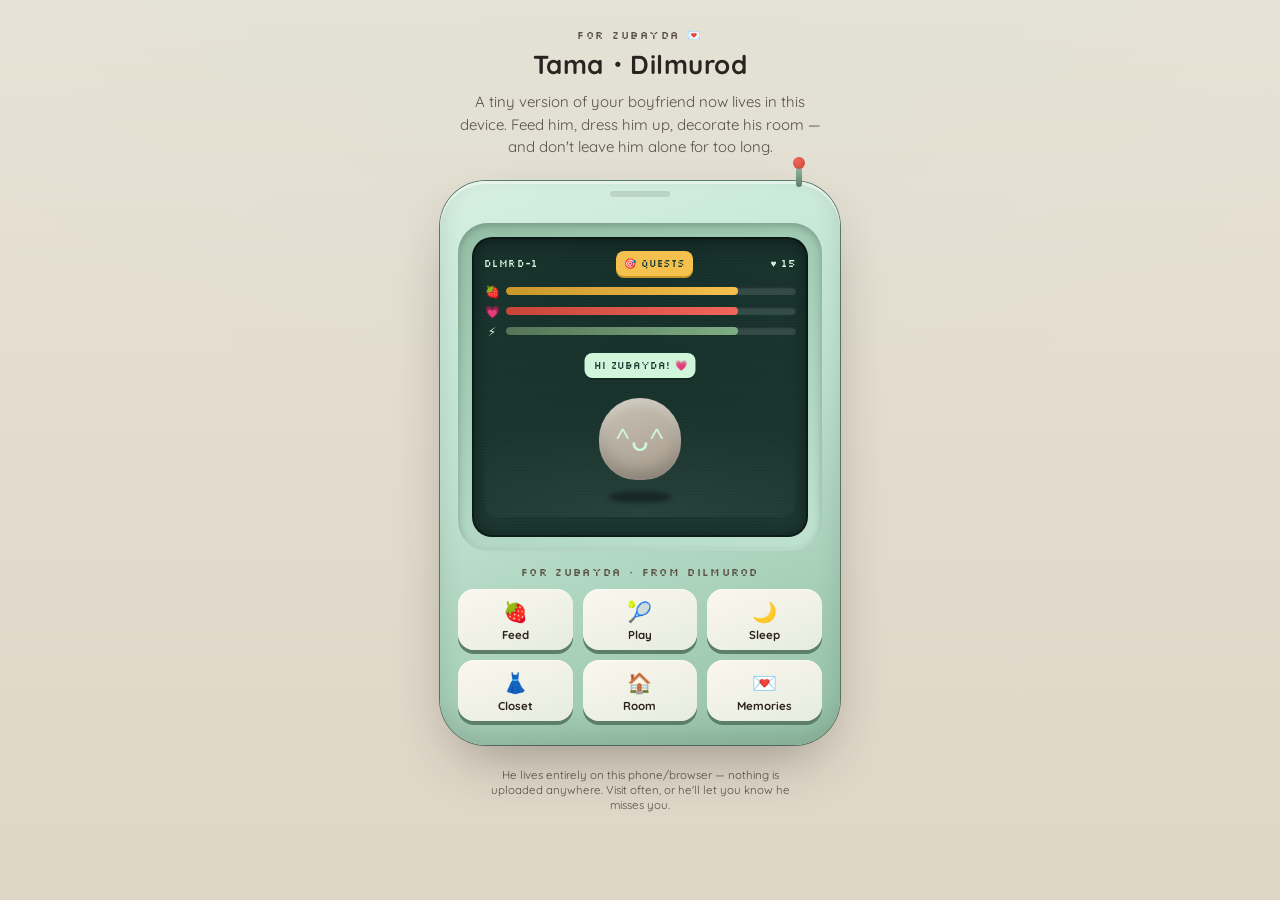
==== index.html @ 0285dd8f "Add Tama-Dilmurod virtual pet website for Zubayda A single-page virtual pet game modeled on Dilmurod" ====
<!DOCTYPE html>
<html lang="en">
<head>
<meta charset="UTF-8">
<meta name="viewport" content="width=device-width, initial-scale=1, maximum-scale=1, viewport-fit=cover">
<meta name="theme-color" content="#BFE3D0">
<title>Tama・Dilmurod — a pet for Zubayda</title>
<meta name="description" content="A little virtual pet based on Dilmurod, made for Zubayda to feed, play with, dress up, and love.">
<link rel="icon" href="data:image/svg+xml,<svg xmlns=%22http://www.w3.org/2000/svg%22 viewBox=%220 0 100 100%22><text y=%22.9em%22 font-size=%2290%22>🧸</text></svg>">
<link rel="preconnect" href="https://fonts.googleapis.com">
<link rel="preconnect" href="https://fonts.gstatic.com" crossorigin>
<link href="https://fonts.googleapis.com/css2?family=Silkscreen:wght@400;700&family=Quicksand:wght@500;600;700;800&display=swap" rel="stylesheet">
<style>
  :root{
    --page-bg:#E8E2D6;
    --page-bg-2:#DED6C6;
    --shell:#BFE3D0;
    --shell-hi:#D6F0E1;
    --shell-lo:#93BFA5;
    --shell-shadow:#5D7E6A;
    --screen-bg:#1F3B34;
    --screen-bg-2:#16302A;
    --screen-fg:#CFF5DA;
    --screen-fg-dim:#7FB694;
    --ink:#2B2320;
    --ink-soft:#5B4F47;
    --coral:#F0665A;
    --coral-dark:#C94538;
    --butter:#F4C04E;
    --butter-dark:#C9962A;
    --sage:#7FAE83;
    --sage-dark:#557557;
    --paper:#FBF7EE;
    --line:rgba(43,35,32,0.12);
    --shadow-lg:0 24px 60px -20px rgba(43,35,32,0.45);
  }
  @media (prefers-color-scheme: dark){
    :root:not([data-theme="light"]){
      --page-bg:#15171A;
      --page-bg-2:#0F1113;
      --shell:#33443F;
      --shell-hi:#41564F;
      --shell-lo:#212D29;
      --shell-shadow:#0B100E;
      --screen-bg:#0B211C;
      --screen-bg-2:#071713;
      --screen-fg:#9FF0BA;
      --screen-fg-dim:#4E8065;
      --ink:#ECE6DC;
      --ink-soft:#B9AFA2;
      --coral:#FF8577;
      --coral-dark:#D8564A;
      --butter:#FFD873;
      --butter-dark:#D9AC46;
      --sage:#9BCB9E;
      --sage-dark:#6E9A72;
      --paper:#1C1E22;
      --line:rgba(236,230,220,0.14);
      --shadow-lg:0 24px 60px -20px rgba(0,0,0,0.7);
    }
  }
  :root[data-theme="dark"]{
    --page-bg:#15171A;
    --page-bg-2:#0F1113;
    --shell:#33443F;
    --shell-hi:#41564F;
    --shell-lo:#212D29;
    --shell-shadow:#0B100E;
    --screen-bg:#0B211C;
    --screen-bg-2:#071713;
    --screen-fg:#9FF0BA;
    --screen-fg-dim:#4E8065;
    --ink:#ECE6DC;
    --ink-soft:#B9AFA2;
    --coral:#FF8577;
    --coral-dark:#D8564A;
    --butter:#FFD873;
    --butter-dark:#D9AC46;
    --sage:#9BCB9E;
    --sage-dark:#6E9A72;
    --paper:#1C1E22;
    --line:rgba(236,230,220,0.14);
    --shadow-lg:0 24px 60px -20px rgba(0,0,0,0.7);
  }

  *{box-sizing:border-box;}
  html,body{margin:0;padding:0;}
  body{
    background:
      radial-gradient(ellipse 900px 500px at 50% -10%, color-mix(in srgb, var(--shell) 18%, transparent), transparent),
      linear-gradient(180deg, var(--page-bg), var(--page-bg-2));
    color:var(--ink);
    font-family:"Quicksand",ui-rounded,"Nunito",system-ui,sans-serif;
    min-height:100vh;
    display:flex;
    flex-direction:column;
    align-items:center;
    padding:28px 14px 60px;
    -webkit-tap-highlight-color:transparent;
    overflow-x:hidden;
  }
  h1,h2,h3{text-wrap:balance;}
  button{font-family:inherit;}

  .pixel{font-family:"Silkscreen","Courier New",monospace;}
  .tnum{font-variant-numeric:tabular-nums;}

  /* ---------- intro ---------- */
  .intro{
    max-width:380px;
    text-align:center;
    margin-bottom:22px;
  }
  .intro .eyebrow{
    font-family:"Silkscreen",monospace;
    font-size:11px;
    letter-spacing:.14em;
    color:var(--ink-soft);
    text-transform:uppercase;
  }
  .intro h1{
    font-size:26px;
    margin:6px 0 8px;
    letter-spacing:.02em;
  }
  .intro p{
    margin:0;
    color:var(--ink-soft);
    font-size:15px;
    line-height:1.5;
  }

  /* ---------- device shell ---------- */
  .device{
    width:min(94vw,400px);
    background:linear-gradient(160deg,var(--shell-hi),var(--shell) 45%,var(--shell-lo) 100%);
    border-radius:46px;
    padding:20px 18px 24px;
    box-shadow:
      var(--shadow-lg),
      inset 0 3px 0 rgba(255,255,255,.5),
      inset 0 -10px 24px rgba(0,0,0,.12),
      0 0 0 1px var(--shell-shadow);
    position:relative;
  }
  .device::before{
    content:"";
    position:absolute; top:10px; left:50%; transform:translateX(-50%);
    width:60px; height:6px; border-radius:6px;
    background:rgba(0,0,0,.10);
  }
  .antenna{
    position:absolute; top:-16px; right:38px; width:6px; height:22px;
    background:linear-gradient(180deg,var(--shell-lo),var(--shell-shadow));
    border-radius:4px; box-shadow:0 -2px 0 var(--shell-shadow);
  }
  .antenna::after{
    content:""; position:absolute; top:-8px; left:50%; transform:translateX(-50%);
    width:12px;height:12px;border-radius:50%;
    background:radial-gradient(circle at 35% 30%, var(--coral), var(--coral-dark));
  }

  .screen-bezel{
    margin-top:22px;
    background:linear-gradient(160deg,var(--shell-lo),var(--shell));
    border-radius:30px;
    padding:14px;
    box-shadow:inset 0 2px 8px rgba(0,0,0,.25), inset 0 -2px 0 rgba(255,255,255,.15);
  }
  .screen{
    position:relative;
    background:
      repeating-linear-gradient(0deg, rgba(0,0,0,.06) 0px, rgba(0,0,0,.06) 1px, transparent 1px, transparent 3px),
      radial-gradient(120% 140% at 50% 0%, var(--screen-bg-2), var(--screen-bg));
    border-radius:20px;
    color:var(--screen-fg);
    padding:14px 12px 10px;
    min-height:300px;
    overflow:hidden;
    box-shadow:inset 0 0 0 2px rgba(0,0,0,.35), inset 0 2px 18px rgba(0,0,0,.5);
  }

  .topline{
    display:flex; align-items:center; justify-content:space-between;
    font-family:"Silkscreen",monospace; font-size:10px; letter-spacing:.04em;
    margin-bottom:8px;
  }
  .hearts-count{display:flex;align-items:center;gap:4px;}
  .quest-badge{
    font-family:"Silkscreen",monospace;
    font-size:10px;
    color:var(--screen-bg);
    background:var(--butter);
    border:none;
    border-radius:8px;
    padding:6px 8px;
    display:flex; align-items:center; gap:5px;
    box-shadow:0 2px 0 var(--butter-dark);
    cursor:pointer;
  }
  .quest-badge:active{transform:translateY(2px); box-shadow:none;}

  .statbars{display:flex; flex-direction:column; gap:5px; margin-bottom:8px;}
  .statbar{display:flex; align-items:center; gap:6px;}
  .statbar .lbl{width:16px; text-align:center; font-size:12px;}
  .statbar .track{
    flex:1; height:8px; border-radius:5px;
    background:rgba(255,255,255,.12);
    overflow:hidden;
    box-shadow:inset 0 1px 2px rgba(0,0,0,.4);
  }
  .statbar .fill{height:100%; border-radius:5px; transition:width .5s ease;}
  .fill.hunger{background:linear-gradient(90deg,var(--butter-dark),var(--butter));}
  .fill.happy{background:linear-gradient(90deg,var(--coral-dark),var(--coral));}
  .fill.energy{background:linear-gradient(90deg,var(--sage-dark),var(--sage));}

  .neglect-banner{
    font-family:"Silkscreen",monospace;
    font-size:10.5px;
    line-height:1.5;
    text-align:center;
    background:rgba(240,102,90,.16);
    border:1px dashed var(--coral);
    color:var(--coral);
    border-radius:10px;
    padding:7px 8px;
    margin-bottom:8px;
  }

  .pet-stage{
    position:relative;
    height:170px;
    border-radius:14px;
    background:radial-gradient(ellipse 140% 100% at 50% 100%, rgba(255,255,255,.06), transparent 60%);
    overflow:hidden;
  }
  .room-scene{position:absolute; inset:0;}
  .decor-item{
    position:absolute;
    font-size:22px;
    filter:drop-shadow(0 2px 2px rgba(0,0,0,.35));
    opacity:.92;
  }

  .pet-wrap{
    position:absolute; left:50%; bottom:14px; transform:translateX(-50%);
    display:flex; flex-direction:column; align-items:center;
  }
  .pet-shadow{
    width:64px; height:12px; border-radius:50%;
    background:rgba(0,0,0,.35);
    filter:blur(2px);
    margin-top:4px;
  }
  .pet{
    position:relative;
    width:96px; height:96px;
    display:flex; align-items:center; justify-content:center;
    animation:bob 2.6s ease-in-out infinite;
  }
  @keyframes bob{ 0%,100%{transform:translateY(0)} 50%{transform:translateY(-5px)} }
  .pet-body{
    width:82px; height:82px;
    border-radius:50% 50% 46% 46%;
    display:flex; align-items:center; justify-content:center;
    box-shadow:inset 0 -10px 14px rgba(0,0,0,.18), inset 0 6px 10px rgba(255,255,255,.25);
    position:relative;
  }
  .pet-face{font-size:30px; line-height:1; transform:translateY(1px);}
  .pet-accessory{position:absolute; top:-14px; left:50%; transform:translateX(-50%); font-size:26px;}
  .pet-accessory.acc-glasses{top:6px; font-size:22px;}
  .pet-accessory.acc-bow{top:2px; font-size:18px;}
  .pet.sleeping{animation:none;}
  .zzz{
    position:absolute; top:-8px; right:-6px; font-size:16px;
    animation:floatzzz 2s ease-in-out infinite;
  }
  @keyframes floatzzz{ 0%{opacity:0; transform:translateY(4px)} 30%{opacity:1} 100%{opacity:0; transform:translateY(-14px)} }

  .speech-bubble{
    position:absolute; top:6px; left:50%; transform:translateX(-50%);
    background:var(--screen-fg); color:var(--screen-bg);
    font-family:"Silkscreen",monospace; font-size:10px; text-align:center;
    padding:6px 9px; border-radius:8px; max-width:88%;
    box-shadow:0 2px 0 rgba(0,0,0,.25);
    z-index:5;
    animation:pop .18s ease;
  }
  @keyframes pop{ from{transform:translateX(-50%) scale(.7); opacity:0} to{transform:translateX(-50%) scale(1); opacity:1} }

  .device-label{
    text-align:center; font-family:"Silkscreen",monospace; font-size:11px;
    letter-spacing:.12em; color:var(--ink-soft); margin:14px 0 10px;
  }

  .button-grid{
    display:grid; grid-template-columns:repeat(3,1fr); gap:10px;
  }
  .devbtn{
    display:flex; flex-direction:column; align-items:center; gap:3px;
    background:linear-gradient(160deg,var(--paper),color-mix(in srgb, var(--paper) 80%, var(--shell-lo)));
    border:none; border-radius:16px;
    padding:10px 4px 8px;
    font-family:"Quicksand"; font-weight:700; font-size:11.5px; color:var(--ink);
    box-shadow:0 4px 0 var(--shell-shadow), inset 0 1px 0 rgba(255,255,255,.5);
    cursor:pointer;
    transition:transform .05s ease;
  }
  .devbtn .ic{font-size:20px;}
  .devbtn:active{transform:translateY(4px); box-shadow:0 0 0 var(--shell-shadow);}

  .device-footer{
    text-align:center; margin-top:16px; font-size:12px; color:var(--ink-soft);
  }

  /* ---------- modal ---------- */
  .modal-overlay{
    position:fixed; inset:0; background:rgba(20,16,14,.55);
    display:flex; align-items:flex-end; justify-content:center;
    z-index:50; backdrop-filter:blur(2px);
  }
  @media (min-width:480px){ .modal-overlay{align-items:center;} }
  .modal-overlay[hidden]{display:none;}
  .modal-screen{
    width:min(94vw,420px); max-height:82vh;
    background:var(--paper);
    border-radius:26px 26px 0 0;
    box-shadow:var(--shadow-lg);
    display:flex; flex-direction:column;
    overflow:hidden;
    animation:slideup .22s ease;
  }
  @media (min-width:480px){ .modal-screen{border-radius:26px;} }
  @keyframes slideup{ from{transform:translateY(24px); opacity:0} to{transform:translateY(0); opacity:1} }
  .modal-header{
    display:flex; align-items:center; justify-content:space-between;
    padding:16px 18px 12px; border-bottom:1px solid var(--line);
  }
  .modal-header h2{margin:0; font-size:17px; letter-spacing:.01em;}
  .modal-close{
    background:var(--shell); border:none; width:30px; height:30px; border-radius:50%;
    font-size:14px; cursor:pointer; box-shadow:0 2px 0 var(--shell-shadow);
    display:flex;align-items:center;justify-content:center; color:var(--ink);
  }
  .modal-close:active{transform:translateY(2px); box-shadow:none;}
  .modal-body{padding:14px 18px 22px; overflow-y:auto;}
  .modal-sub{color:var(--ink-soft); font-size:13px; margin:0 0 14px;}

  .item-grid{display:grid; grid-template-columns:repeat(3,1fr); gap:10px;}
  .item-card{
    border:1px solid var(--line); border-radius:14px; padding:10px 6px;
    text-align:center; background:color-mix(in srgb, var(--paper) 92%, var(--shell));
    cursor:pointer; position:relative;
  }
  .item-card .glyph{font-size:26px; display:block; margin-bottom:4px;}
  .item-card .name{font-size:11px; font-weight:700; display:block;}
  .item-card .cost{font-size:10px; color:var(--ink-soft); margin-top:2px; display:block;}
  .item-card.equipped{border-color:var(--sage); box-shadow:0 0 0 2px var(--sage) inset;}
  .item-card.active{border-color:var(--coral); box-shadow:0 0 0 2px var(--coral) inset;}
  .item-card.locked{opacity:.6;}
  .item-card .lock{position:absolute; top:6px; right:8px; font-size:11px;}

  .memory-list{display:flex; flex-direction:column; gap:10px;}
  .memory-card{
    border:1px solid var(--line); border-radius:14px; padding:12px 14px;
    background:color-mix(in srgb, var(--paper) 92%, var(--butter) 8%);
  }
  .memory-card.locked{
    background:color-mix(in srgb, var(--paper) 94%, var(--ink) 4%);
    color:var(--ink-soft);
  }
  .memory-card h3{margin:0 0 4px; font-size:13.5px; display:flex; gap:6px; align-items:center;}
  .memory-card p{margin:0; font-size:13px; line-height:1.5;}

  .quest-grid{display:flex; flex-direction:column; gap:12px;}
  .quest-card{
    border:1px solid var(--line); border-radius:16px; padding:14px;
    background:color-mix(in srgb, var(--paper) 92%, var(--sage) 8%);
    display:flex; flex-direction:column; gap:8px;
  }
  .quest-card h3{margin:0; font-size:14.5px;}
  .quest-card p{margin:0; font-size:12.5px; color:var(--ink-soft); line-height:1.45;}

  .btn{
    border:none; border-radius:12px; padding:10px 16px; font-weight:700; font-size:13.5px;
    cursor:pointer; align-self:flex-start;
  }
  .btn-primary{background:var(--coral); color:#fff; box-shadow:0 3px 0 var(--coral-dark);}
  .btn-primary:active{transform:translateY(3px); box-shadow:none;}
  .btn-outline{background:transparent; border:1.5px solid var(--line); color:var(--ink);}
  .btn-full{align-self:stretch; text-align:center;}

  /* catch game */
  .catch-field{
    position:relative; height:260px; border-radius:16px; overflow:hidden;
    background:linear-gradient(180deg, var(--screen-bg-2), var(--screen-bg));
    margin-bottom:12px;
  }
  .catch-hud{
    position:absolute; top:8px; left:8px; right:8px; display:flex; justify-content:space-between;
    font-family:"Silkscreen",monospace; font-size:11px; color:var(--screen-fg); z-index:2;
  }
  .falling{
    position:absolute; font-size:24px; cursor:pointer; user-select:none;
    animation-name:fall; animation-timing-function:linear;
  }
  @keyframes fall{ from{transform:translateY(-30px)} to{transform:translateY(280px)} }
  .catch-start{
    position:absolute; inset:0; display:flex; align-items:center; justify-content:center;
    flex-direction:column; gap:10px; background:rgba(11,33,28,.85); z-index:3;
    text-align:center; padding:16px;
  }
  .catch-start p{color:var(--screen-fg-dim); font-size:12px; max-width:220px; margin:0;}

  /* quiz */
  .quiz-q{font-weight:700; margin:0 0 10px; font-size:14.5px;}
  .quiz-opts{display:flex; flex-direction:column; gap:8px; margin-bottom:14px;}
  .quiz-opt{
    text-align:left; border:1.5px solid var(--line); background:var(--paper);
    border-radius:12px; padding:10px 12px; font-size:13.5px; cursor:pointer; color:var(--ink);
  }
  .quiz-opt:active{background:color-mix(in srgb, var(--paper) 80%, var(--sage));}
  .quiz-progress{font-family:"Silkscreen",monospace; font-size:10px; color:var(--ink-soft); margin-bottom:10px;}

  .toast{
    position:fixed; left:50%; bottom:26px; transform:translateX(-50%) translateY(20px);
    background:var(--ink); color:var(--paper); font-weight:700; font-size:13px;
    padding:10px 16px; border-radius:12px; opacity:0; pointer-events:none;
    transition:all .25s ease; z-index:80; box-shadow:0 8px 20px rgba(0,0,0,.3);
    max-width:88vw; text-align:center;
  }
  .toast.show{opacity:1; transform:translateX(-50%) translateY(0);}

  .credit{margin-top:22px; font-size:11.5px; color:var(--ink-soft); text-align:center; max-width:320px;}

  @media (prefers-reduced-motion: reduce){
    *{animation-duration:.001ms !important; animation-iteration-count:1 !important; transition-duration:.001ms !important;}
  }
</style>
</head>
<body>

  <div class="intro">
    <div class="eyebrow pixel">for Zubayda 💌</div>
    <h1>Tama・Dilmurod</h1>
    <p>A tiny version of your boyfriend now lives in this device. Feed him, dress him up, decorate his room — and don't leave him alone for too long.</p>
  </div>

  <div class="device" id="device">
    <div class="antenna"></div>
    <div class="screen-bezel">
      <div class="screen" id="screen">
        <div class="topline">
          <span class="pixel">DLMRD-1</span>
          <button class="quest-badge" id="questBadge" type="button">🎯 QUESTS</button>
          <span class="hearts-count pixel"><span>♥</span><span id="heartsVal" class="tnum">0</span></span>
        </div>
        <div class="statbars">
          <div class="statbar"><span class="lbl">🍓</span><div class="track"><div class="fill hunger" id="barHunger"></div></div></div>
          <div class="statbar"><span class="lbl">💗</span><div class="track"><div class="fill happy" id="barHappy"></div></div></div>
          <div class="statbar"><span class="lbl">⚡</span><div class="track"><div class="fill energy" id="barEnergy"></div></div></div>
        </div>
        <div class="neglect-banner pixel" id="neglectBanner" hidden></div>
        <div class="pet-stage" id="petStage">
          <div class="room-scene" id="roomScene"></div>
          <div class="speech-bubble" id="speechBubble" hidden></div>
          <div class="pet-wrap">
            <div class="pet" id="pet">
              <div class="pet-body" id="petBody">
                <div class="pet-accessory" id="petAccessory"></div>
                <div class="pet-face" id="petFace">•ᴗ•</div>
              </div>
              <div class="zzz" id="zzz" hidden>💤</div>
            </div>
            <div class="pet-shadow"></div>
          </div>
        </div>
      </div>
    </div>
    <div class="device-label">for Zubayda · from Dilmurod</div>
    <div class="button-grid">
      <button class="devbtn" data-action="feed" type="button"><span class="ic">🍓</span>Feed</button>
      <button class="devbtn" data-action="play" type="button"><span class="ic">🎾</span>Play</button>
      <button class="devbtn" data-action="sleep" type="button"><span class="ic">🌙</span>Sleep</button>
      <button class="devbtn" data-action="closet" type="button"><span class="ic">👗</span>Closet</button>
      <button class="devbtn" data-action="room" type="button"><span class="ic">🏠</span>Room</button>
      <button class="devbtn" data-action="memories" type="button"><span class="ic">💌</span>Memories</button>
    </div>
  </div>

  <p class="credit">He lives entirely on this phone/browser — nothing is uploaded anywhere. Visit often, or he'll let you know he misses you.</p>

  <div class="modal-overlay" id="modalOverlay" hidden>
    <div class="modal-screen">
      <div class="modal-header">
        <h2 id="modalTitle">Title</h2>
        <button class="modal-close" id="modalClose" type="button">✕</button>
      </div>
      <div class="modal-body" id="modalBody"></div>
    </div>
  </div>

  <div class="toast" id="toast"></div>

<script>
(function(){
  "use strict";

  /* ================= CONFIG — Dilmurod, edit these freely ================= */
  var CONFIG = {
    girlName: "Zubayda",
    boyName: "Dilmurod",
    outfits: [
      { id:"grey",   name:"Grey Hoodie",   glyph:"🩶", cost:0,  color1:"#C9C2B6", color2:"#A69C8C" },
      { id:"blue",   name:"Blue Hoodie",   glyph:"🔵", cost:15, color1:"#8FB7DE", color2:"#5C8CBB" },
      { id:"black",  name:"Cool Black",    glyph:"⚫", cost:20, color1:"#5A5650", color2:"#332F2B" },
      { id:"pajama", name:"Pajamas",       glyph:"🌙", cost:10, color1:"#C9B7E0", color2:"#9B84BD" },
      { id:"formal", name:"Formal Shirt",  glyph:"🤵", cost:30, color1:"#F2EFE6", color2:"#C9C2B0" },
      { id:"hero",   name:"Superhero Fit", glyph:"🦸", cost:40, color1:"#E7A2A0", color2:"#C4605C" },
      { id:"suit",   name:"Fancy Suit",    glyph:"🎩", cost:55, color1:"#4A4640", color2:"#232019" }
    ],
    accessories: [
      { id:"none",       name:"None",        glyph:"—",  cost:0 },
      { id:"glasses",    name:"Sunglasses",  glyph:"🕶️", cost:10 },
      { id:"cap",        name:"Cap",         glyph:"🧢", cost:10 },
      { id:"headphones", name:"Headphones",  glyph:"🎧", cost:15 },
      { id:"flowers",    name:"Flower Crown",glyph:"🌸", cost:20 },
      { id:"bow",        name:"Bow Tie",     glyph:"🎀", cost:15 }
    ],
    decor: [
      { id:"plant",  name:"Plant",       glyph:"🪴", cost:10, x:"8%",  y:"10%", size:"24px" },
      { id:"poster", name:"Poster",      glyph:"🖼️", cost:15, x:"6%",  y:"46%", size:"22px" },
      { id:"guitar", name:"Guitar",      glyph:"🎸", cost:20, x:"80%", y:"8%",  size:"24px" },
      { id:"gaming", name:"Game Chair",  glyph:"🎮", cost:25, x:"82%", y:"52%", size:"24px" },
      { id:"cat",    name:"Cat Friend",  glyph:"🐱", cost:20, x:"14%", y:"70%", size:"22px" },
      { id:"lights", name:"Fairy Lights",glyph:"✨", cost:15, x:"46%", y:"4%",  size:"20px" },
      { id:"photo",  name:"Photo of Us", glyph:"💑", cost:35, x:"70%", y:"72%", size:"24px" }
    ],
    memories: [
      { id:"m1", cost:0,  title:"How this started",   text:"Once upon a time, Dilmurod decided the world needed a tiny version of him that never gets tired of you. Here he is." },
      { id:"m2", cost:20, title:"Our first date",      text:"[Dilmurod: write about your first date here — where you went, what made you both laugh.]" },
      { id:"m3", cost:40, title:"The first 'I love you'", text:"[Dilmurod: write about the moment you first said it — or the moment you knew.]" },
      { id:"m4", cost:65, title:"An inside joke",      text:"[Dilmurod: drop your favorite inside joke here. Only she'll get it, and that's the point.]" },
      { id:"m5", cost:100,title:"Why you, Zubayda",    text:"[Dilmurod: this is the big one — write her a real letter for the last unlock.]" }
    ],
    quizQuestions: [
      { q:"If Dilmurod could teleport anywhere right now to see you, would he?", opts:["Yes, instantly","Yes, and he'd bring snacks","Obviously yes"] },
      { q:"Pick the thing Dilmurod would do to make you smile today:", opts:["Send a dumb meme","Show up with your favorite food","Just say he misses you"] },
      { q:"What is Dilmurod definitely thinking about right now?", opts:["You","You, still","100% you"] },
      { q:"Best way to spend a lazy Sunday together?", opts:["Movie & blanket fort","Cook something together","Do nothing, just be near each other"] },
      { q:"Zubayda, be honest — how cute is this tiny Dilmurod?", opts:["Pretty cute","Extremely cute","Unfairly cute"] }
    ],
    /* decay rates: points lost per hour, roughly */
    decay:{ hunger:2.2, happy:1.6, energy:1.1, sleepEnergyGain:6 },
    neglectTiers:[
      { days:0.35, msg:"missed you today 🥺" },
      { days:1,    msg:"your boyfriend is feeling a little neglected... 😔" },
      { days:2,    msg:"your boyfriend is feeling neglected. he's been staring at the door. 😩" },
      { days:4,    msg:"SOS — it's been {n} days. he's started talking to his hoodie. 🧥" },
      { days:7,    msg:"it's been {n} days. he filed a missing person report on himself. 💀" }
    ]
  };

  var STORAGE_KEY = "tamaDilmurodState_v1";

  function defaultState(){
    var now = Date.now();
    return {
      hunger:80, happy:80, energy:80,
      hearts:15,
      lastVisit: now,
      firstVisit: now,
      isSleeping:false,
      equippedOutfit:"grey",
      equippedAccessory:"none",
      unlockedOutfits:["grey"],
      unlockedAccessories:["none"],
      unlockedDecor:[],
      activeDecor:[],
      unlockedMemories:["m1"],
      visits:1
    };
  }

  function loadState(){
    try{
      var raw = localStorage.getItem(STORAGE_KEY);
      if(!raw) return defaultState();
      var s = JSON.parse(raw);
      var d = defaultState();
      for(var k in d){ if(!(k in s)) s[k] = d[k]; }
      return s;
    }catch(e){ return defaultState(); }
  }
  function saveState(){ try{ localStorage.setItem(STORAGE_KEY, JSON.stringify(state)); }catch(e){} }

  var state = loadState();

  function clamp(v){ return Math.max(0, Math.min(100, v)); }

  function applyTimeDecay(){
    var now = Date.now();
    var hours = (now - state.lastVisit) / 36e5;
    if(hours < 0) hours = 0;
    var wasDaysAway = hours/24;

    if(state.isSleeping){
      var sleepHours = Math.min(hours, 10);
      state.energy = clamp(state.energy + sleepHours*CONFIG.decay.sleepEnergyGain);
      var awakeHours = Math.max(0, hours-10);
      state.hunger = clamp(state.hunger - awakeHours*CONFIG.decay.hunger);
      state.happy  = clamp(state.happy  - awakeHours*CONFIG.decay.happy);
      if(hours > 10) state.isSleeping = false;
    } else {
      state.hunger = clamp(state.hunger - hours*CONFIG.decay.hunger);
      state.happy  = clamp(state.happy  - hours*CONFIG.decay.happy);
      state.energy = clamp(state.energy - hours*CONFIG.decay.energy);
    }

    state.visits += 1;
    var neglectMsg = null;
    for(var i=CONFIG.neglectTiers.length-1;i>=0;i--){
      if(wasDaysAway >= CONFIG.neglectTiers[i].days){
        neglectMsg = CONFIG.neglectTiers[i].msg.replace("{n}", Math.floor(wasDaysAway));
        break;
      }
    }
    state.lastVisit = now;
    saveState();
    return neglectMsg;
  }

  /* ---------------- rendering ---------------- */
  var el = {
    heartsVal:document.getElementById("heartsVal"),
    barHunger:document.getElementById("barHunger"),
    barHappy:document.getElementById("barHappy"),
    barEnergy:document.getElementById("barEnergy"),
    neglectBanner:document.getElementById("neglectBanner"),
    petBody:document.getElementById("petBody"),
    petFace:document.getElementById("petFace"),
    petAccessory:document.getElementById("petAccessory"),
    pet:document.getElementById("pet"),
    zzz:document.getElementById("zzz"),
    roomScene:document.getElementById("roomScene"),
    speechBubble:document.getElementById("speechBubble"),
    questBadge:document.getElementById("questBadge"),
    modalOverlay:document.getElementById("modalOverlay"),
    modalTitle:document.getElementById("modalTitle"),
    modalBody:document.getElementById("modalBody"),
    modalClose:document.getElementById("modalClose"),
    toast:document.getElementById("toast")
  };

  function findOutfit(id){ for(var i=0;i<CONFIG.outfits.length;i++) if(CONFIG.outfits[i].id===id) return CONFIG.outfits[i]; return CONFIG.outfits[0]; }
  function findAcc(id){ for(var i=0;i<CONFIG.accessories.length;i++) if(CONFIG.accessories[i].id===id) return CONFIG.accessories[i]; return CONFIG.accessories[0]; }

  function moodFace(){
    if(state.isSleeping) return "-ᴗ-";
    var avg = (state.hunger+state.happy+state.energy)/3;
    if(state.hunger < 25) return "˘◡˘";
    if(state.energy < 20) return "u_u";
    if(avg > 75) return "^ᴗ^";
    if(avg < 35) return "•︿•";
    return "•ᴗ•";
  }

  function renderPet(){
    el.heartsVal.textContent = Math.floor(state.hearts);
    el.barHunger.style.width = state.hunger+"%";
    el.barHappy.style.width = state.happy+"%";
    el.barEnergy.style.width = state.energy+"%";

    var outfit = findOutfit(state.equippedOutfit);
    el.petBody.style.background = "linear-gradient(160deg,"+outfit.color1+","+outfit.color2+")";
    el.petFace.textContent = moodFace();

    var acc = findAcc(state.equippedAccessory);
    el.petAccessory.textContent = acc.id==="none" ? "" : acc.glyph;
    el.petAccessory.className = "pet-accessory" + (acc.id==="glasses"?" acc-glasses": acc.id==="bow"?" acc-bow":"");

    el.pet.classList.toggle("sleeping", state.isSleeping);
    el.zzz.hidden = !state.isSleeping;

    el.roomScene.innerHTML = "";
    state.activeDecor.forEach(function(id){
      var d = null;
      for(var i=0;i<CONFIG.decor.length;i++) if(CONFIG.decor[i].id===id) d=CONFIG.decor[i];
      if(!d) return;
      var s = document.createElement("div");
      s.className="decor-item";
      s.style.left=d.x; s.style.top=d.y; s.style.fontSize=d.size;
      s.textContent=d.glyph;
      el.roomScene.appendChild(s);
    });
  }

  function showNeglect(msg){
    if(!msg){ el.neglectBanner.hidden = true; return; }
    el.neglectBanner.hidden = false;
    el.neglectBanner.textContent = msg;
  }

  var bubbleTimer=null;
  function speak(text){
    clearTimeout(bubbleTimer);
    el.speechBubble.textContent = text;
    el.speechBubble.hidden = false;
    bubbleTimer = setTimeout(function(){ el.speechBubble.hidden = true; }, 2200);
  }

  var toastTimer=null;
  function toast(text){
    clearTimeout(toastTimer);
    el.toast.textContent = text;
    el.toast.classList.add("show");
    toastTimer = setTimeout(function(){ el.toast.classList.remove("show"); }, 2200);
  }

  /* ---------------- actions ---------------- */
  function feed(){
    if(state.isSleeping){ speak("shh... sleeping 💤"); return; }
    state.hunger = clamp(state.hunger + 26);
    state.happy = clamp(state.happy + 6);
    speak(["yum! 🍓","thank you 🥹","my favorite!","best gf ever"][Math.floor(Math.random()*4)]);
    saveState(); renderPet();
  }
  function play(){
    if(state.isSleeping){ speak("he's asleep... 🌙"); return; }
    if(state.energy < 10){ speak("too sleepy to play 😮‍💨"); return; }
    state.happy = clamp(state.happy + 16);
    state.energy = clamp(state.energy - 10);
    state.hunger = clamp(state.hunger - 4);
    speak(["catch! 🎾","this is the best day ever","again, again!!"][Math.floor(Math.random()*3)]);
    saveState(); renderPet();
  }
  function sleepToggle(){
    state.isSleeping = !state.isSleeping;
    speak(state.isSleeping ? "goodnight 🌙" : "good morning! ☀️");
    saveState(); renderPet();
  }

  /* ---------------- modal system ---------------- */
  function openModal(title, bodyNode){
    el.modalTitle.textContent = title;
    el.modalBody.innerHTML = "";
    el.modalBody.appendChild(bodyNode);
    el.modalOverlay.hidden = false;
  }
  function closeModal(){ el.modalOverlay.hidden = true; }
  el.modalClose.addEventListener("click", closeModal);
  el.modalOverlay.addEventListener("click", function(e){ if(e.target===el.modalOverlay) closeModal(); });

  function spend(cost){
    if(state.hearts < cost) return false;
    state.hearts -= cost; saveState(); return true;
  }

  function closetModal(){
    var wrap = document.createElement("div");

    var sub = document.createElement("p");
    sub.className="modal-sub";
    sub.textContent="Dress him up. Unlock outfits with hearts earned from quests.";
    wrap.appendChild(sub);

    var h3a = document.createElement("h3"); h3a.textContent="Outfits"; h3a.style.margin="0 0 8px"; wrap.appendChild(h3a);
    var gridA = document.createElement("div"); gridA.className="item-grid";
    CONFIG.outfits.forEach(function(o){
      var unlocked = state.unlockedOutfits.indexOf(o.id)>=0;
      var equipped = state.equippedOutfit===o.id;
      var card = document.createElement("div");
      card.className="item-card"+(equipped?" equipped":"")+(!unlocked?" locked":"");
      card.innerHTML = "<span class='glyph'>"+o.glyph+"</span><span class='name'>"+o.name+"</span>"+
        (unlocked ? "<span class='cost'>"+(equipped?"equipped":"tap to wear")+"</span>" : "<span class='cost'>"+o.cost+" ♥</span><span class='lock'>🔒</span>");
      card.addEventListener("click", function(o){ return function(){
        if(state.unlockedOutfits.indexOf(o.id)>=0){
          state.equippedOutfit=o.id; saveState(); renderPet(); closetModal_refresh();
        } else if(spend(o.cost)){
          state.unlockedOutfits.push(o.id); state.equippedOutfit=o.id; saveState(); renderPet(); toast("Unlocked "+o.name+"!"); closetModal_refresh();
        } else { toast("Not enough hearts — go complete a quest 🎯"); }
      };}(o));
      gridA.appendChild(card);
    });
    wrap.appendChild(gridA);

    var h3b = document.createElement("h3"); h3b.textContent="Accessories"; h3b.style.margin="16px 0 8px"; wrap.appendChild(h3b);
    var gridB = document.createElement("div"); gridB.className="item-grid";
    CONFIG.accessories.forEach(function(a){
      var unlocked = state.unlockedAccessories.indexOf(a.id)>=0;
      var equipped = state.equippedAccessory===a.id;
      var card = document.createElement("div");
      card.className="item-card"+(equipped?" equipped":"")+(!unlocked?" locked":"");
      card.innerHTML = "<span class='glyph'>"+a.glyph+"</span><span class='name'>"+a.name+"</span>"+
        (unlocked ? "<span class='cost'>"+(equipped?"equipped":"tap to wear")+"</span>" : "<span class='cost'>"+a.cost+" ♥</span><span class='lock'>🔒</span>");
      card.addEventListener("click", function(a){ return function(){
        if(state.unlockedAccessories.indexOf(a.id)>=0){
          state.equippedAccessory=a.id; saveState(); renderPet(); closetModal_refresh();
        } else if(spend(a.cost)){
          state.unlockedAccessories.push(a.id); state.equippedAccessory=a.id; saveState(); renderPet(); toast("Unlocked "+a.name+"!"); closetModal_refresh();
        } else { toast("Not enough hearts — go complete a quest 🎯"); }
      };}(a));
      gridB.appendChild(card);
    });
    wrap.appendChild(gridB);

    return wrap;
  }
  function closetModal_refresh(){ openModal("Closet 👗", closetModal()); }

  function roomModalBuild(){
    var wrap = document.createElement("div");
    var sub = document.createElement("p");
    sub.className="modal-sub";
    sub.textContent="Decorate his room. Tap an unlocked item to show/hide it.";
    wrap.appendChild(sub);
    var grid = document.createElement("div"); grid.className="item-grid";
    CONFIG.decor.forEach(function(d){
      var unlocked = state.unlockedDecor.indexOf(d.id)>=0;
      var active = state.activeDecor.indexOf(d.id)>=0;
      var card = document.createElement("div");
      card.className="item-card"+(active?" active":"")+(!unlocked?" locked":"");
      card.innerHTML = "<span class='glyph'>"+d.glyph+"</span><span class='name'>"+d.name+"</span>"+
        (unlocked ? "<span class='cost'>"+(active?"showing":"tap to show")+"</span>" : "<span class='cost'>"+d.cost+" ♥</span><span class='lock'>🔒</span>");
      card.addEventListener("click", function(d){ return function(){
        if(state.unlockedDecor.indexOf(d.id)>=0){
          var idx = state.activeDecor.indexOf(d.id);
          if(idx>=0) state.activeDecor.splice(idx,1); else state.activeDecor.push(d.id);
          saveState(); renderPet(); roomModal();
        } else if(spend(d.cost)){
          state.unlockedDecor.push(d.id); state.activeDecor.push(d.id); saveState(); renderPet(); toast("Unlocked "+d.name+"!"); roomModal();
        } else { toast("Not enough hearts — go complete a quest 🎯"); }
      };}(d));
      grid.appendChild(card);
    });
    wrap.appendChild(grid);
    return wrap;
  }
  function roomModal(){ openModal("Room 🏠", roomModalBuild()); }

  function memoriesModalBuild(){
    var wrap = document.createElement("div");
    var sub = document.createElement("p");
    sub.className="modal-sub";
    sub.textContent="Little notes from Dilmurod, unlocked with hearts.";
    wrap.appendChild(sub);
    var list = document.createElement("div"); list.className="memory-list";
    CONFIG.memories.forEach(function(m){
      var unlocked = state.unlockedMemories.indexOf(m.id)>=0;
      var card = document.createElement("div");
      card.className="memory-card"+(unlocked?"":" locked");
      if(unlocked){
        card.innerHTML = "<h3>💌 "+m.title+"</h3><p>"+m.text+"</p>";
      } else {
        card.innerHTML = "<h3>🔒 "+m.title+"</h3><p>Unlock for "+m.cost+" ♥</p>";
        card.style.cursor="pointer";
        card.addEventListener("click", function(m){ return function(){
          if(spend(m.cost)){ state.unlockedMemories.push(m.id); saveState(); toast("Memory unlocked 💌"); memoriesModal(); }
          else toast("Not enough hearts — go complete a quest 🎯");
        };}(m));
      }
      list.appendChild(card);
    });
    wrap.appendChild(list);
    return wrap;
  }
  function memoriesModal(){ openModal("Memories 💌", memoriesModalBuild()); }

  /* ---------------- quests ---------------- */
  function questsModalBuild(){
    var wrap = document.createElement("div");
    var sub = document.createElement("p");
    sub.className="modal-sub";
    sub.textContent="Earn hearts to unlock outfits, room items, and memories.";
    wrap.appendChild(sub);
    var grid = document.createElement("div"); grid.className="quest-grid";

    var c1 = document.createElement("div"); c1.className="quest-card";
    c1.innerHTML = "<h3>🎯 Catch the Hearts</h3><p>Tap the falling hearts for 20 seconds. Each one caught = 1 ♥.</p>";
    var b1 = document.createElement("button"); b1.className="btn btn-primary"; b1.textContent="Play";
    b1.addEventListener("click", catchGameModal);
    c1.appendChild(b1); grid.appendChild(c1);

    var c2 = document.createElement("div"); c2.className="quest-card";
    c2.innerHTML = "<h3>💭 Just-for-fun Quiz</h3><p>5 silly questions about you two. Every answer earns hearts — there are no wrong ones.</p>";
    var b2 = document.createElement("button"); b2.className="btn btn-primary"; b2.textContent="Start";
    b2.addEventListener("click", function(){ quizModal(0,0); });
    c2.appendChild(b2); grid.appendChild(c2);

    wrap.appendChild(grid);
    return wrap;
  }
  function questsModal(){ openModal("Quests 🎯", questsModalBuild()); }

  function catchGameModal(){
    var wrap = document.createElement("div");
    var field = document.createElement("div"); field.className="catch-field";
    var hud = document.createElement("div"); hud.className="catch-hud";
    hud.innerHTML = "<span>⏱ <span id='cgTime'>20</span>s</span><span>♥ <span id='cgScore'>0</span></span>";
    field.appendChild(hud);
    var startScreen = document.createElement("div"); startScreen.className="catch-start";
    startScreen.innerHTML = "<div style='font-size:34px'>🎯</div><p>Tap the hearts as they fall. Ready?</p>";
    var goBtn = document.createElement("button"); goBtn.className="btn btn-primary"; goBtn.textContent="Go!";
    startScreen.appendChild(goBtn);
    field.appendChild(startScreen);
    wrap.appendChild(field);

    var note = document.createElement("p"); note.className="modal-sub"; note.textContent="Hearts you catch here get added to your total.";
    wrap.appendChild(note);
    var backBtn = document.createElement("button"); backBtn.className="btn btn-outline"; backBtn.textContent="← Back to quests";
    backBtn.addEventListener("click", questsModal);
    wrap.appendChild(backBtn);

    openModal("Catch the Hearts 🎯", wrap);

    goBtn.addEventListener("click", function(){
      startScreen.remove();
      runCatchGame(field, hud.querySelector("#cgTime"), hud.querySelector("#cgScore"));
    });
  }

  function runCatchGame(field, timeEl, scoreEl){
    var score = 0, timeLeft = 20;
    var glyphs = ["💗","💕","💖","💓"];
    var spawnTimer, tickTimer, spawned=[];

    function spawnOne(){
      var s = document.createElement("div");
      s.className="falling";
      s.textContent = glyphs[Math.floor(Math.random()*glyphs.length)];
      var leftPct = 8 + Math.random()*80;
      s.style.left = leftPct+"%";
      var dur = 1.8 + Math.random()*1.4;
      s.style.animationDuration = dur+"s";
      field.appendChild(s);
      var removeTimer = setTimeout(function(){ s.remove(); }, dur*1000+40);
      s.addEventListener("click", function(){
        if(s.dataset.caught) return;
        s.dataset.caught="1";
        score++; scoreEl.textContent = score;
        s.style.transition="transform .18s ease, opacity .18s ease";
        s.style.transform="scale(1.6)"; s.style.opacity="0";
        clearTimeout(removeTimer);
        setTimeout(function(){ s.remove(); }, 180);
      });
      spawned.push(s);
    }

    spawnTimer = setInterval(spawnOne, 550);
    tickTimer = setInterval(function(){
      timeLeft--; timeEl.textContent = timeLeft;
      if(timeLeft<=0){
        clearInterval(spawnTimer); clearInterval(tickTimer);
        field.querySelectorAll(".falling").forEach(function(n){ n.remove(); });
        state.hearts += score; saveState(); renderPet();
        var endScreen = document.createElement("div"); endScreen.className="catch-start";
        endScreen.innerHTML = "<div style='font-size:34px'>🏆</div><p>You caught <b>"+score+"</b> hearts!</p>";
        var doneBtn = document.createElement("button"); doneBtn.className="btn btn-primary"; doneBtn.textContent="Nice";
        doneBtn.addEventListener("click", questsModal);
        endScreen.appendChild(doneBtn);
        field.appendChild(endScreen);
        toast("+"+score+" hearts!");
      }
    }, 1000);
  }

  function quizModal(index, earned){
    if(index >= CONFIG.quizQuestions.length){
      state.hearts += earned; saveState(); renderPet();
      var done = document.createElement("div");
      done.innerHTML = "<div style='font-size:34px;text-align:center'>🎉</div><p style='text-align:center'>You earned <b>"+earned+" ♥</b>! Go spend them in the Closet or Room.</p>";
      var b = document.createElement("button"); b.className="btn btn-primary btn-full"; b.textContent="Back to quests";
      b.addEventListener("click", questsModal);
      done.appendChild(b);
      openModal("Quiz complete 🎉", done);
      toast("+"+earned+" hearts!");
      return;
    }
    var q = CONFIG.quizQuestions[index];
    var wrap = document.createElement("div");
    var progress = document.createElement("div"); progress.className="quiz-progress pixel";
    progress.textContent = "QUESTION "+(index+1)+" / "+CONFIG.quizQuestions.length;
    wrap.appendChild(progress);
    var qEl = document.createElement("p"); qEl.className="quiz-q"; qEl.textContent = q.q;
    wrap.appendChild(qEl);
    var opts = document.createElement("div"); opts.className="quiz-opts";
    q.opts.forEach(function(optText){
      var b = document.createElement("button"); b.className="quiz-opt"; b.textContent = optText;
      b.addEventListener("click", function(){ quizModal(index+1, earned+4); });
      opts.appendChild(b);
    });
    wrap.appendChild(opts);
    openModal("Just-for-fun Quiz 💭", wrap);
  }

  /* ---------------- wiring ---------------- */
  document.querySelectorAll(".devbtn").forEach(function(b){
    b.addEventListener("click", function(){
      var action = b.getAttribute("data-action");
      if(action==="feed") feed();
      else if(action==="play") play();
      else if(action==="sleep") sleepToggle();
      else if(action==="closet") closetModal_refresh();
      else if(action==="room") roomModal();
      else if(action==="memories") memoriesModal();
    });
  });
  el.questBadge.addEventListener("click", questsModal);

  /* ---------------- boot ---------------- */
  var neglectMsg = applyTimeDecay();
  renderPet();
  showNeglect(neglectMsg);
  if(neglectMsg){ speak("...oh, you're here 🥺"); }
  else { speak("hi Zubayda! 💗"); }

  setInterval(function(){ saveState(); }, 15000);
  window.addEventListener("beforeunload", function(){ state.lastVisit = Date.now(); saveState(); });

})();
</script>
</body>
</html>
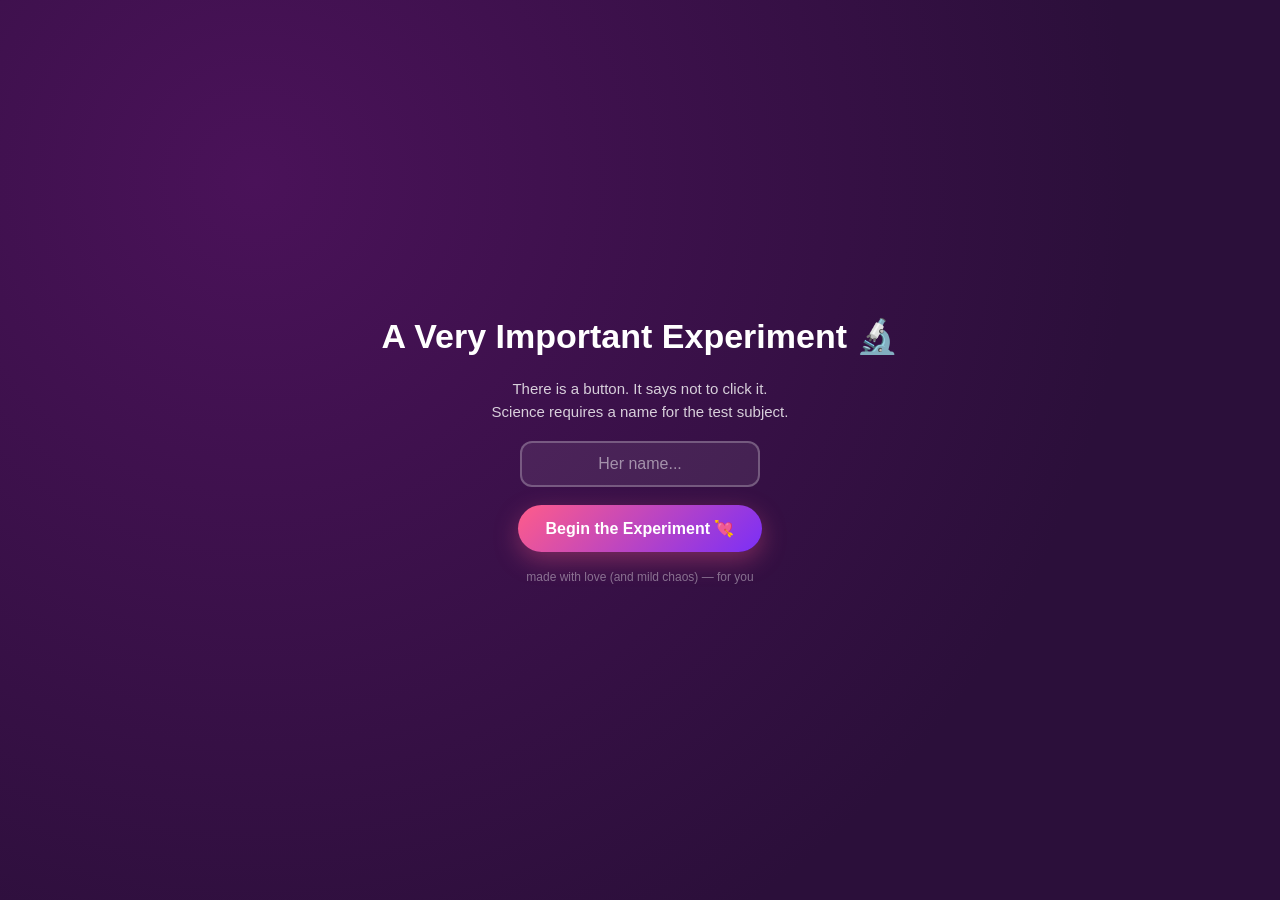
==== commit 0595e8a9: "Add "Don't Click The Button" game A playful, romantic single-file browser game: a button that begs n" ====
--- a/index.html
+++ b/index.html
@@ -2,1020 +2,533 @@
 <html lang="en">
 <head>
 <meta charset="UTF-8">
-<meta name="viewport" content="width=device-width, initial-scale=1, maximum-scale=1, viewport-fit=cover">
-<meta name="theme-color" content="#BFE3D0">
-<title>Tama・Dilmurod — a pet for Zubayda</title>
-<meta name="description" content="A little virtual pet based on Dilmurod, made for Zubayda to feed, play with, dress up, and love.">
-<link rel="icon" href="data:image/svg+xml,<svg xmlns=%22http://www.w3.org/2000/svg%22 viewBox=%220 0 100 100%22><text y=%22.9em%22 font-size=%2290%22>🧸</text></svg>">
-<link rel="preconnect" href="https://fonts.googleapis.com">
-<link rel="preconnect" href="https://fonts.gstatic.com" crossorigin>
-<link href="https://fonts.googleapis.com/css2?family=Silkscreen:wght@400;700&family=Quicksand:wght@500;600;700;800&display=swap" rel="stylesheet">
+<meta name="viewport" content="width=device-width, initial-scale=1.0">
+<title>Don't Click The Button 🔴</title>
 <style>
   :root{
-    --page-bg:#E8E2D6;
-    --page-bg-2:#DED6C6;
-    --shell:#BFE3D0;
-    --shell-hi:#D6F0E1;
-    --shell-lo:#93BFA5;
-    --shell-shadow:#5D7E6A;
-    --screen-bg:#1F3B34;
-    --screen-bg-2:#16302A;
-    --screen-fg:#CFF5DA;
-    --screen-fg-dim:#7FB694;
-    --ink:#2B2320;
-    --ink-soft:#5B4F47;
-    --coral:#F0665A;
-    --coral-dark:#C94538;
-    --butter:#F4C04E;
-    --butter-dark:#C9962A;
-    --sage:#7FAE83;
-    --sage-dark:#557557;
-    --paper:#FBF7EE;
-    --line:rgba(43,35,32,0.12);
-    --shadow-lg:0 24px 60px -20px rgba(43,35,32,0.45);
-  }
-  @media (prefers-color-scheme: dark){
-    :root:not([data-theme="light"]){
-      --page-bg:#15171A;
-      --page-bg-2:#0F1113;
-      --shell:#33443F;
-      --shell-hi:#41564F;
-      --shell-lo:#212D29;
-      --shell-shadow:#0B100E;
-      --screen-bg:#0B211C;
-      --screen-bg-2:#071713;
-      --screen-fg:#9FF0BA;
-      --screen-fg-dim:#4E8065;
-      --ink:#ECE6DC;
-      --ink-soft:#B9AFA2;
-      --coral:#FF8577;
-      --coral-dark:#D8564A;
-      --butter:#FFD873;
-      --butter-dark:#D9AC46;
-      --sage:#9BCB9E;
-      --sage-dark:#6E9A72;
-      --paper:#1C1E22;
-      --line:rgba(236,230,220,0.14);
-      --shadow-lg:0 24px 60px -20px rgba(0,0,0,0.7);
-    }
-  }
-  :root[data-theme="dark"]{
-    --page-bg:#15171A;
-    --page-bg-2:#0F1113;
-    --shell:#33443F;
-    --shell-hi:#41564F;
-    --shell-lo:#212D29;
-    --shell-shadow:#0B100E;
-    --screen-bg:#0B211C;
-    --screen-bg-2:#071713;
-    --screen-fg:#9FF0BA;
-    --screen-fg-dim:#4E8065;
-    --ink:#ECE6DC;
-    --ink-soft:#B9AFA2;
-    --coral:#FF8577;
-    --coral-dark:#D8564A;
-    --butter:#FFD873;
-    --butter-dark:#D9AC46;
-    --sage:#9BCB9E;
-    --sage-dark:#6E9A72;
-    --paper:#1C1E22;
-    --line:rgba(236,230,220,0.14);
-    --shadow-lg:0 24px 60px -20px rgba(0,0,0,0.7);
-  }
-
-  *{box-sizing:border-box;}
-  html,body{margin:0;padding:0;}
+    --pink: #ff5c8a;
+    --pink-dark: #e8467a;
+    --purple: #7b2ff7;
+    --bg1: #2b0f3a;
+    --bg2: #4a1259;
+    --card: rgba(255,255,255,0.08);
+  }
+  *{ box-sizing: border-box; }
+  html,body{
+    margin:0; padding:0; height:100%;
+    overflow: hidden;
+  }
   body{
-    background:
-      radial-gradient(ellipse 900px 500px at 50% -10%, color-mix(in srgb, var(--shell) 18%, transparent), transparent),
-      linear-gradient(180deg, var(--page-bg), var(--page-bg-2));
-    color:var(--ink);
-    font-family:"Quicksand",ui-rounded,"Nunito",system-ui,sans-serif;
-    min-height:100vh;
-    display:flex;
-    flex-direction:column;
-    align-items:center;
-    padding:28px 14px 60px;
-    -webkit-tap-highlight-color:transparent;
-    overflow-x:hidden;
-  }
-  h1,h2,h3{text-wrap:balance;}
-  button{font-family:inherit;}
-
-  .pixel{font-family:"Silkscreen","Courier New",monospace;}
-  .tnum{font-variant-numeric:tabular-nums;}
-
-  /* ---------- intro ---------- */
-  .intro{
-    max-width:380px;
-    text-align:center;
-    margin-bottom:22px;
-  }
-  .intro .eyebrow{
-    font-family:"Silkscreen",monospace;
-    font-size:11px;
-    letter-spacing:.14em;
-    color:var(--ink-soft);
-    text-transform:uppercase;
-  }
-  .intro h1{
-    font-size:26px;
-    margin:6px 0 8px;
-    letter-spacing:.02em;
-  }
-  .intro p{
-    margin:0;
-    color:var(--ink-soft);
-    font-size:15px;
-    line-height:1.5;
-  }
-
-  /* ---------- device shell ---------- */
-  .device{
-    width:min(94vw,400px);
-    background:linear-gradient(160deg,var(--shell-hi),var(--shell) 45%,var(--shell-lo) 100%);
-    border-radius:46px;
-    padding:20px 18px 24px;
-    box-shadow:
-      var(--shadow-lg),
-      inset 0 3px 0 rgba(255,255,255,.5),
-      inset 0 -10px 24px rgba(0,0,0,.12),
-      0 0 0 1px var(--shell-shadow);
-    position:relative;
-  }
-  .device::before{
-    content:"";
-    position:absolute; top:10px; left:50%; transform:translateX(-50%);
-    width:60px; height:6px; border-radius:6px;
-    background:rgba(0,0,0,.10);
-  }
-  .antenna{
-    position:absolute; top:-16px; right:38px; width:6px; height:22px;
-    background:linear-gradient(180deg,var(--shell-lo),var(--shell-shadow));
-    border-radius:4px; box-shadow:0 -2px 0 var(--shell-shadow);
-  }
-  .antenna::after{
-    content:""; position:absolute; top:-8px; left:50%; transform:translateX(-50%);
-    width:12px;height:12px;border-radius:50%;
-    background:radial-gradient(circle at 35% 30%, var(--coral), var(--coral-dark));
-  }
-
-  .screen-bezel{
-    margin-top:22px;
-    background:linear-gradient(160deg,var(--shell-lo),var(--shell));
-    border-radius:30px;
-    padding:14px;
-    box-shadow:inset 0 2px 8px rgba(0,0,0,.25), inset 0 -2px 0 rgba(255,255,255,.15);
-  }
-  .screen{
-    position:relative;
-    background:
-      repeating-linear-gradient(0deg, rgba(0,0,0,.06) 0px, rgba(0,0,0,.06) 1px, transparent 1px, transparent 3px),
-      radial-gradient(120% 140% at 50% 0%, var(--screen-bg-2), var(--screen-bg));
-    border-radius:20px;
-    color:var(--screen-fg);
-    padding:14px 12px 10px;
-    min-height:300px;
-    overflow:hidden;
-    box-shadow:inset 0 0 0 2px rgba(0,0,0,.35), inset 0 2px 18px rgba(0,0,0,.5);
-  }
-
-  .topline{
-    display:flex; align-items:center; justify-content:space-between;
-    font-family:"Silkscreen",monospace; font-size:10px; letter-spacing:.04em;
-    margin-bottom:8px;
-  }
-  .hearts-count{display:flex;align-items:center;gap:4px;}
-  .quest-badge{
-    font-family:"Silkscreen",monospace;
-    font-size:10px;
-    color:var(--screen-bg);
-    background:var(--butter);
-    border:none;
-    border-radius:8px;
-    padding:6px 8px;
-    display:flex; align-items:center; gap:5px;
-    box-shadow:0 2px 0 var(--butter-dark);
-    cursor:pointer;
-  }
-  .quest-badge:active{transform:translateY(2px); box-shadow:none;}
-
-  .statbars{display:flex; flex-direction:column; gap:5px; margin-bottom:8px;}
-  .statbar{display:flex; align-items:center; gap:6px;}
-  .statbar .lbl{width:16px; text-align:center; font-size:12px;}
-  .statbar .track{
-    flex:1; height:8px; border-radius:5px;
-    background:rgba(255,255,255,.12);
-    overflow:hidden;
-    box-shadow:inset 0 1px 2px rgba(0,0,0,.4);
-  }
-  .statbar .fill{height:100%; border-radius:5px; transition:width .5s ease;}
-  .fill.hunger{background:linear-gradient(90deg,var(--butter-dark),var(--butter));}
-  .fill.happy{background:linear-gradient(90deg,var(--coral-dark),var(--coral));}
-  .fill.energy{background:linear-gradient(90deg,var(--sage-dark),var(--sage));}
-
-  .neglect-banner{
-    font-family:"Silkscreen",monospace;
-    font-size:10.5px;
-    line-height:1.5;
-    text-align:center;
-    background:rgba(240,102,90,.16);
-    border:1px dashed var(--coral);
-    color:var(--coral);
-    border-radius:10px;
-    padding:7px 8px;
-    margin-bottom:8px;
-  }
-
-  .pet-stage{
-    position:relative;
-    height:170px;
-    border-radius:14px;
-    background:radial-gradient(ellipse 140% 100% at 50% 100%, rgba(255,255,255,.06), transparent 60%);
-    overflow:hidden;
-  }
-  .room-scene{position:absolute; inset:0;}
-  .decor-item{
-    position:absolute;
-    font-size:22px;
-    filter:drop-shadow(0 2px 2px rgba(0,0,0,.35));
-    opacity:.92;
-  }
-
-  .pet-wrap{
-    position:absolute; left:50%; bottom:14px; transform:translateX(-50%);
-    display:flex; flex-direction:column; align-items:center;
-  }
-  .pet-shadow{
-    width:64px; height:12px; border-radius:50%;
-    background:rgba(0,0,0,.35);
-    filter:blur(2px);
-    margin-top:4px;
-  }
-  .pet{
-    position:relative;
-    width:96px; height:96px;
+    font-family: -apple-system, BlinkMacSystemFont, "Segoe UI", Roboto, Helvetica, Arial, sans-serif;
+    background: radial-gradient(circle at 20% 20%, var(--bg2), var(--bg1) 70%);
+    color: #fff;
+    display: flex;
+    align-items: center;
+    justify-content: center;
+    min-height: 100vh;
+    position: relative;
+  }
+
+  /* floating background hearts */
+  .bg-hearts{
+    position: fixed; inset: 0; pointer-events: none; z-index: 0;
+    overflow: hidden;
+  }
+  .bg-hearts span{
+    position: absolute;
+    bottom: -10%;
+    font-size: 20px;
+    opacity: 0.25;
+    animation: floatUp linear infinite;
+  }
+  @keyframes floatUp{
+    to{ transform: translateY(-120vh) rotate(20deg); opacity: 0; }
+  }
+
+  #app{
+    position: relative;
+    z-index: 1;
+    width: 100%;
+    max-width: 640px;
+    text-align: center;
+    padding: 24px;
+  }
+
+  /* ---------- Intro screen ---------- */
+  .screen{ display: none; flex-direction: column; align-items: center; gap: 18px; }
+  .screen.active{ display: flex; }
+
+  h1{
+    font-size: clamp(22px, 5vw, 34px);
+    margin: 0 0 4px;
+  }
+  p.sub{
+    opacity: 0.8;
+    margin: 0;
+    line-height: 1.5;
+    font-size: 15px;
+  }
+
+  input#nameInput{
+    padding: 12px 16px;
+    border-radius: 12px;
+    border: 2px solid rgba(255,255,255,0.25);
+    background: var(--card);
+    color: #fff;
+    font-size: 16px;
+    text-align: center;
+    outline: none;
+    width: 240px;
+  }
+  input#nameInput::placeholder{ color: rgba(255,255,255,0.5); }
+  input#nameInput:focus{ border-color: var(--pink); }
+
+  .btn-primary{
+    background: linear-gradient(135deg, var(--pink), var(--purple));
+    border: none;
+    color: #fff;
+    padding: 14px 28px;
+    border-radius: 999px;
+    font-size: 16px;
+    font-weight: 700;
+    cursor: pointer;
+    box-shadow: 0 8px 24px rgba(255, 92, 138, 0.35);
+    transition: transform .15s ease;
+  }
+  .btn-primary:hover{ transform: translateY(-2px) scale(1.03); }
+  .btn-primary:active{ transform: scale(0.97); }
+
+  /* ---------- Game screen ---------- */
+  #gameScreen{ position: relative; height: 80vh; width: 100%; }
+
+  .hud{
+    display:flex; justify-content: space-between; align-items:center;
+    margin-bottom: 8px;
+    font-size: 13px;
+    opacity: 0.75;
+  }
+  .counter{
+    font-variant-numeric: tabular-nums;
+    background: var(--card);
+    padding: 6px 14px;
+    border-radius: 999px;
+  }
+
+  #message{
+    min-height: 64px;
     display:flex; align-items:center; justify-content:center;
-    animation:bob 2.6s ease-in-out infinite;
-  }
-  @keyframes bob{ 0%,100%{transform:translateY(0)} 50%{transform:translateY(-5px)} }
-  .pet-body{
-    width:82px; height:82px;
-    border-radius:50% 50% 46% 46%;
-    display:flex; align-items:center; justify-content:center;
-    box-shadow:inset 0 -10px 14px rgba(0,0,0,.18), inset 0 6px 10px rgba(255,255,255,.25);
-    position:relative;
-  }
-  .pet-face{font-size:30px; line-height:1; transform:translateY(1px);}
-  .pet-accessory{position:absolute; top:-14px; left:50%; transform:translateX(-50%); font-size:26px;}
-  .pet-accessory.acc-glasses{top:6px; font-size:22px;}
-  .pet-accessory.acc-bow{top:2px; font-size:18px;}
-  .pet.sleeping{animation:none;}
-  .zzz{
-    position:absolute; top:-8px; right:-6px; font-size:16px;
-    animation:floatzzz 2s ease-in-out infinite;
-  }
-  @keyframes floatzzz{ 0%{opacity:0; transform:translateY(4px)} 30%{opacity:1} 100%{opacity:0; transform:translateY(-14px)} }
-
-  .speech-bubble{
-    position:absolute; top:6px; left:50%; transform:translateX(-50%);
-    background:var(--screen-fg); color:var(--screen-bg);
-    font-family:"Silkscreen",monospace; font-size:10px; text-align:center;
-    padding:6px 9px; border-radius:8px; max-width:88%;
-    box-shadow:0 2px 0 rgba(0,0,0,.25);
-    z-index:5;
-    animation:pop .18s ease;
-  }
-  @keyframes pop{ from{transform:translateX(-50%) scale(.7); opacity:0} to{transform:translateX(-50%) scale(1); opacity:1} }
-
-  .device-label{
-    text-align:center; font-family:"Silkscreen",monospace; font-size:11px;
-    letter-spacing:.12em; color:var(--ink-soft); margin:14px 0 10px;
-  }
-
-  .button-grid{
-    display:grid; grid-template-columns:repeat(3,1fr); gap:10px;
-  }
-  .devbtn{
-    display:flex; flex-direction:column; align-items:center; gap:3px;
-    background:linear-gradient(160deg,var(--paper),color-mix(in srgb, var(--paper) 80%, var(--shell-lo)));
-    border:none; border-radius:16px;
-    padding:10px 4px 8px;
-    font-family:"Quicksand"; font-weight:700; font-size:11.5px; color:var(--ink);
-    box-shadow:0 4px 0 var(--shell-shadow), inset 0 1px 0 rgba(255,255,255,.5);
-    cursor:pointer;
-    transition:transform .05s ease;
-  }
-  .devbtn .ic{font-size:20px;}
-  .devbtn:active{transform:translateY(4px); box-shadow:0 0 0 var(--shell-shadow);}
-
-  .device-footer{
-    text-align:center; margin-top:16px; font-size:12px; color:var(--ink-soft);
-  }
-
-  /* ---------- modal ---------- */
-  .modal-overlay{
-    position:fixed; inset:0; background:rgba(20,16,14,.55);
-    display:flex; align-items:flex-end; justify-content:center;
-    z-index:50; backdrop-filter:blur(2px);
-  }
-  @media (min-width:480px){ .modal-overlay{align-items:center;} }
-  .modal-overlay[hidden]{display:none;}
-  .modal-screen{
-    width:min(94vw,420px); max-height:82vh;
-    background:var(--paper);
-    border-radius:26px 26px 0 0;
-    box-shadow:var(--shadow-lg);
-    display:flex; flex-direction:column;
-    overflow:hidden;
-    animation:slideup .22s ease;
-  }
-  @media (min-width:480px){ .modal-screen{border-radius:26px;} }
-  @keyframes slideup{ from{transform:translateY(24px); opacity:0} to{transform:translateY(0); opacity:1} }
-  .modal-header{
-    display:flex; align-items:center; justify-content:space-between;
-    padding:16px 18px 12px; border-bottom:1px solid var(--line);
-  }
-  .modal-header h2{margin:0; font-size:17px; letter-spacing:.01em;}
-  .modal-close{
-    background:var(--shell); border:none; width:30px; height:30px; border-radius:50%;
-    font-size:14px; cursor:pointer; box-shadow:0 2px 0 var(--shell-shadow);
-    display:flex;align-items:center;justify-content:center; color:var(--ink);
-  }
-  .modal-close:active{transform:translateY(2px); box-shadow:none;}
-  .modal-body{padding:14px 18px 22px; overflow-y:auto;}
-  .modal-sub{color:var(--ink-soft); font-size:13px; margin:0 0 14px;}
-
-  .item-grid{display:grid; grid-template-columns:repeat(3,1fr); gap:10px;}
-  .item-card{
-    border:1px solid var(--line); border-radius:14px; padding:10px 6px;
-    text-align:center; background:color-mix(in srgb, var(--paper) 92%, var(--shell));
-    cursor:pointer; position:relative;
-  }
-  .item-card .glyph{font-size:26px; display:block; margin-bottom:4px;}
-  .item-card .name{font-size:11px; font-weight:700; display:block;}
-  .item-card .cost{font-size:10px; color:var(--ink-soft); margin-top:2px; display:block;}
-  .item-card.equipped{border-color:var(--sage); box-shadow:0 0 0 2px var(--sage) inset;}
-  .item-card.active{border-color:var(--coral); box-shadow:0 0 0 2px var(--coral) inset;}
-  .item-card.locked{opacity:.6;}
-  .item-card .lock{position:absolute; top:6px; right:8px; font-size:11px;}
-
-  .memory-list{display:flex; flex-direction:column; gap:10px;}
-  .memory-card{
-    border:1px solid var(--line); border-radius:14px; padding:12px 14px;
-    background:color-mix(in srgb, var(--paper) 92%, var(--butter) 8%);
-  }
-  .memory-card.locked{
-    background:color-mix(in srgb, var(--paper) 94%, var(--ink) 4%);
-    color:var(--ink-soft);
-  }
-  .memory-card h3{margin:0 0 4px; font-size:13.5px; display:flex; gap:6px; align-items:center;}
-  .memory-card p{margin:0; font-size:13px; line-height:1.5;}
-
-  .quest-grid{display:flex; flex-direction:column; gap:12px;}
-  .quest-card{
-    border:1px solid var(--line); border-radius:16px; padding:14px;
-    background:color-mix(in srgb, var(--paper) 92%, var(--sage) 8%);
-    display:flex; flex-direction:column; gap:8px;
-  }
-  .quest-card h3{margin:0; font-size:14.5px;}
-  .quest-card p{margin:0; font-size:12.5px; color:var(--ink-soft); line-height:1.45;}
-
-  .btn{
-    border:none; border-radius:12px; padding:10px 16px; font-weight:700; font-size:13.5px;
-    cursor:pointer; align-self:flex-start;
-  }
-  .btn-primary{background:var(--coral); color:#fff; box-shadow:0 3px 0 var(--coral-dark);}
-  .btn-primary:active{transform:translateY(3px); box-shadow:none;}
-  .btn-outline{background:transparent; border:1.5px solid var(--line); color:var(--ink);}
-  .btn-full{align-self:stretch; text-align:center;}
-
-  /* catch game */
-  .catch-field{
-    position:relative; height:260px; border-radius:16px; overflow:hidden;
-    background:linear-gradient(180deg, var(--screen-bg-2), var(--screen-bg));
-    margin-bottom:12px;
-  }
-  .catch-hud{
-    position:absolute; top:8px; left:8px; right:8px; display:flex; justify-content:space-between;
-    font-family:"Silkscreen",monospace; font-size:11px; color:var(--screen-fg); z-index:2;
-  }
-  .falling{
-    position:absolute; font-size:24px; cursor:pointer; user-select:none;
-    animation-name:fall; animation-timing-function:linear;
-  }
-  @keyframes fall{ from{transform:translateY(-30px)} to{transform:translateY(280px)} }
-  .catch-start{
-    position:absolute; inset:0; display:flex; align-items:center; justify-content:center;
-    flex-direction:column; gap:10px; background:rgba(11,33,28,.85); z-index:3;
-    text-align:center; padding:16px;
-  }
-  .catch-start p{color:var(--screen-fg-dim); font-size:12px; max-width:220px; margin:0;}
-
-  /* quiz */
-  .quiz-q{font-weight:700; margin:0 0 10px; font-size:14.5px;}
-  .quiz-opts{display:flex; flex-direction:column; gap:8px; margin-bottom:14px;}
-  .quiz-opt{
-    text-align:left; border:1.5px solid var(--line); background:var(--paper);
-    border-radius:12px; padding:10px 12px; font-size:13.5px; cursor:pointer; color:var(--ink);
-  }
-  .quiz-opt:active{background:color-mix(in srgb, var(--paper) 80%, var(--sage));}
-  .quiz-progress{font-family:"Silkscreen",monospace; font-size:10px; color:var(--ink-soft); margin-bottom:10px;}
-
-  .toast{
-    position:fixed; left:50%; bottom:26px; transform:translateX(-50%) translateY(20px);
-    background:var(--ink); color:var(--paper); font-weight:700; font-size:13px;
-    padding:10px 16px; border-radius:12px; opacity:0; pointer-events:none;
-    transition:all .25s ease; z-index:80; box-shadow:0 8px 20px rgba(0,0,0,.3);
-    max-width:88vw; text-align:center;
-  }
-  .toast.show{opacity:1; transform:translateX(-50%) translateY(0);}
-
-  .credit{margin-top:22px; font-size:11.5px; color:var(--ink-soft); text-align:center; max-width:320px;}
-
-  @media (prefers-reduced-motion: reduce){
-    *{animation-duration:.001ms !important; animation-iteration-count:1 !important; transition-duration:.001ms !important;}
+    font-size: clamp(16px, 3.4vw, 22px);
+    font-weight: 600;
+    padding: 8px 12px;
+    transition: opacity .15s ease;
+  }
+
+  #stage{
+    position: relative;
+    height: calc(100% - 120px);
+    width: 100%;
+    border-radius: 20px;
+    background: rgba(255,255,255,0.04);
+    border: 1px dashed rgba(255,255,255,0.15);
+    overflow: hidden;
+  }
+
+  .the-button{
+    position: absolute;
+    padding: 22px 30px;
+    border: none;
+    border-radius: 18px;
+    background: linear-gradient(135deg, #ff4b6e, #d21f52);
+    color: #fff;
+    font-size: 20px;
+    font-weight: 800;
+    letter-spacing: 0.5px;
+    cursor: pointer;
+    box-shadow: 0 10px 30px rgba(255, 30, 80, 0.45);
+    user-select: none;
+    transition: left .18s ease, top .18s ease, transform .12s ease, background .3s ease, width .2s ease, height .2s ease, opacity .3s ease;
+    white-space: nowrap;
+    z-index: 3;
+  }
+  .the-button:active{ transform: scale(0.94); }
+
+  .decoy{
+    position: absolute;
+    padding: 16px 22px;
+    border: none;
+    border-radius: 16px;
+    background: linear-gradient(135deg, #7b2ff7, #4a1259);
+    color: #fff;
+    font-size: 15px;
+    font-weight: 700;
+    cursor: pointer;
+    opacity: 0.9;
+    box-shadow: 0 8px 20px rgba(123, 47, 247, 0.35);
+    z-index: 2;
+    animation: pop .25s ease;
+  }
+  @keyframes pop{ from{ transform: scale(0); } to{ transform: scale(1); } }
+
+  .floaty-emoji{
+    position: absolute;
+    pointer-events: none;
+    font-size: 22px;
+    animation: riseFade 1.1s ease forwards;
+    z-index: 5;
+  }
+  @keyframes riseFade{
+    0%{ transform: translateY(0) scale(1); opacity: 1; }
+    100%{ transform: translateY(-70px) scale(1.4); opacity: 0; }
+  }
+
+  /* ---------- Finale ---------- */
+  #finale{
+    display:none;
+    flex-direction: column;
+    align-items: center;
+    gap: 14px;
+    text-align: center;
+  }
+  #finale.active{ display: flex; }
+  #finale h2{
+    font-size: clamp(24px, 6vw, 40px);
+    margin: 0;
+    background: linear-gradient(135deg, #ff9ec4, #ffd6e8);
+    -webkit-background-clip: text;
+    background-clip: text;
+    color: transparent;
+  }
+  #finale .stat{
+    font-size: 15px;
+    opacity: 0.85;
+  }
+  #finale .note{
+    font-size: 17px;
+    line-height: 1.6;
+    max-width: 480px;
+  }
+
+  .confetti-heart{
+    position: fixed;
+    top: -5%;
+    font-size: 22px;
+    pointer-events: none;
+    z-index: 50;
+    animation: fall linear forwards;
+  }
+  @keyframes fall{
+    to{ transform: translateY(110vh) rotate(360deg); opacity: 0.2; }
+  }
+
+  footer{
+    margin-top: 18px;
+    font-size: 12px;
+    opacity: 0.4;
   }
 </style>
 </head>
 <body>
 
-  <div class="intro">
-    <div class="eyebrow pixel">for Zubayda 💌</div>
-    <h1>Tama・Dilmurod</h1>
-    <p>A tiny version of your boyfriend now lives in this device. Feed him, dress him up, decorate his room — and don't leave him alone for too long.</p>
+<div class="bg-hearts" id="bgHearts"></div>
+
+<div id="app">
+
+  <!-- Intro -->
+  <div class="screen active" id="introScreen">
+    <h1>A Very Important Experiment 🔬</h1>
+    <p class="sub">There is a button. It says not to click it.<br>Science requires a name for the test subject.</p>
+    <input id="nameInput" type="text" placeholder="Her name..." maxlength="20">
+    <button class="btn-primary" id="startBtn">Begin the Experiment 💘</button>
   </div>
 
-  <div class="device" id="device">
-    <div class="antenna"></div>
-    <div class="screen-bezel">
-      <div class="screen" id="screen">
-        <div class="topline">
-          <span class="pixel">DLMRD-1</span>
-          <button class="quest-badge" id="questBadge" type="button">🎯 QUESTS</button>
-          <span class="hearts-count pixel"><span>♥</span><span id="heartsVal" class="tnum">0</span></span>
-        </div>
-        <div class="statbars">
-          <div class="statbar"><span class="lbl">🍓</span><div class="track"><div class="fill hunger" id="barHunger"></div></div></div>
-          <div class="statbar"><span class="lbl">💗</span><div class="track"><div class="fill happy" id="barHappy"></div></div></div>
-          <div class="statbar"><span class="lbl">⚡</span><div class="track"><div class="fill energy" id="barEnergy"></div></div></div>
-        </div>
-        <div class="neglect-banner pixel" id="neglectBanner" hidden></div>
-        <div class="pet-stage" id="petStage">
-          <div class="room-scene" id="roomScene"></div>
-          <div class="speech-bubble" id="speechBubble" hidden></div>
-          <div class="pet-wrap">
-            <div class="pet" id="pet">
-              <div class="pet-body" id="petBody">
-                <div class="pet-accessory" id="petAccessory"></div>
-                <div class="pet-face" id="petFace">•ᴗ•</div>
-              </div>
-              <div class="zzz" id="zzz" hidden>💤</div>
-            </div>
-            <div class="pet-shadow"></div>
-          </div>
-        </div>
-      </div>
+  <!-- Game -->
+  <div class="screen" id="gameScreen">
+    <div class="hud">
+      <span id="hudName"></span>
+      <span class="counter">Clicks: <span id="clickCount">0</span></span>
     </div>
-    <div class="device-label">for Zubayda · from Dilmurod</div>
-    <div class="button-grid">
-      <button class="devbtn" data-action="feed" type="button"><span class="ic">🍓</span>Feed</button>
-      <button class="devbtn" data-action="play" type="button"><span class="ic">🎾</span>Play</button>
-      <button class="devbtn" data-action="sleep" type="button"><span class="ic">🌙</span>Sleep</button>
-      <button class="devbtn" data-action="closet" type="button"><span class="ic">👗</span>Closet</button>
-      <button class="devbtn" data-action="room" type="button"><span class="ic">🏠</span>Room</button>
-      <button class="devbtn" data-action="memories" type="button"><span class="ic">💌</span>Memories</button>
+    <div id="message">🔴 There is a button below. Do not click it.</div>
+    <div id="stage">
+      <button class="the-button" id="theButton" style="left:50%; top:50%; transform:translate(-50%,-50%);">DON'T CLICK</button>
     </div>
   </div>
 
-  <p class="credit">He lives entirely on this phone/browser — nothing is uploaded anywhere. Visit often, or he'll let you know he misses you.</p>
-
-  <div class="modal-overlay" id="modalOverlay" hidden>
-    <div class="modal-screen">
-      <div class="modal-header">
-        <h2 id="modalTitle">Title</h2>
-        <button class="modal-close" id="modalClose" type="button">✕</button>
-      </div>
-      <div class="modal-body" id="modalBody"></div>
+  <!-- Finale -->
+  <div class="screen" id="finaleScreen">
+    <div id="finale" class="active">
+      <h2 id="finaleTitle">Congratulations 🎉</h2>
+      <div class="stat" id="finaleStat"></div>
+      <p class="note" id="finaleNote"></p>
+      <button class="btn-primary" id="restartBtn">Do it all again 😍</button>
     </div>
   </div>
 
-  <div class="toast" id="toast"></div>
+  <footer>made with love (and mild chaos) — for you</footer>
+</div>
 
 <script>
 (function(){
   "use strict";
 
-  /* ================= CONFIG — Dilmurod, edit these freely ================= */
-  var CONFIG = {
-    girlName: "Zubayda",
-    boyName: "Dilmurod",
-    outfits: [
-      { id:"grey",   name:"Grey Hoodie",   glyph:"🩶", cost:0,  color1:"#C9C2B6", color2:"#A69C8C" },
-      { id:"blue",   name:"Blue Hoodie",   glyph:"🔵", cost:15, color1:"#8FB7DE", color2:"#5C8CBB" },
-      { id:"black",  name:"Cool Black",    glyph:"⚫", cost:20, color1:"#5A5650", color2:"#332F2B" },
-      { id:"pajama", name:"Pajamas",       glyph:"🌙", cost:10, color1:"#C9B7E0", color2:"#9B84BD" },
-      { id:"formal", name:"Formal Shirt",  glyph:"🤵", cost:30, color1:"#F2EFE6", color2:"#C9C2B0" },
-      { id:"hero",   name:"Superhero Fit", glyph:"🦸", cost:40, color1:"#E7A2A0", color2:"#C4605C" },
-      { id:"suit",   name:"Fancy Suit",    glyph:"🎩", cost:55, color1:"#4A4640", color2:"#232019" }
-    ],
-    accessories: [
-      { id:"none",       name:"None",        glyph:"—",  cost:0 },
-      { id:"glasses",    name:"Sunglasses",  glyph:"🕶️", cost:10 },
-      { id:"cap",        name:"Cap",         glyph:"🧢", cost:10 },
-      { id:"headphones", name:"Headphones",  glyph:"🎧", cost:15 },
-      { id:"flowers",    name:"Flower Crown",glyph:"🌸", cost:20 },
-      { id:"bow",        name:"Bow Tie",     glyph:"🎀", cost:15 }
-    ],
-    decor: [
-      { id:"plant",  name:"Plant",       glyph:"🪴", cost:10, x:"8%",  y:"10%", size:"24px" },
-      { id:"poster", name:"Poster",      glyph:"🖼️", cost:15, x:"6%",  y:"46%", size:"22px" },
-      { id:"guitar", name:"Guitar",      glyph:"🎸", cost:20, x:"80%", y:"8%",  size:"24px" },
-      { id:"gaming", name:"Game Chair",  glyph:"🎮", cost:25, x:"82%", y:"52%", size:"24px" },
-      { id:"cat",    name:"Cat Friend",  glyph:"🐱", cost:20, x:"14%", y:"70%", size:"22px" },
-      { id:"lights", name:"Fairy Lights",glyph:"✨", cost:15, x:"46%", y:"4%",  size:"20px" },
-      { id:"photo",  name:"Photo of Us", glyph:"💑", cost:35, x:"70%", y:"72%", size:"24px" }
-    ],
-    memories: [
-      { id:"m1", cost:0,  title:"How this started",   text:"Once upon a time, Dilmurod decided the world needed a tiny version of him that never gets tired of you. Here he is." },
-      { id:"m2", cost:20, title:"Our first date",      text:"[Dilmurod: write about your first date here — where you went, what made you both laugh.]" },
-      { id:"m3", cost:40, title:"The first 'I love you'", text:"[Dilmurod: write about the moment you first said it — or the moment you knew.]" },
-      { id:"m4", cost:65, title:"An inside joke",      text:"[Dilmurod: drop your favorite inside joke here. Only she'll get it, and that's the point.]" },
-      { id:"m5", cost:100,title:"Why you, Zubayda",    text:"[Dilmurod: this is the big one — write her a real letter for the last unlock.]" }
-    ],
-    quizQuestions: [
-      { q:"If Dilmurod could teleport anywhere right now to see you, would he?", opts:["Yes, instantly","Yes, and he'd bring snacks","Obviously yes"] },
-      { q:"Pick the thing Dilmurod would do to make you smile today:", opts:["Send a dumb meme","Show up with your favorite food","Just say he misses you"] },
-      { q:"What is Dilmurod definitely thinking about right now?", opts:["You","You, still","100% you"] },
-      { q:"Best way to spend a lazy Sunday together?", opts:["Movie & blanket fort","Cook something together","Do nothing, just be near each other"] },
-      { q:"Zubayda, be honest — how cute is this tiny Dilmurod?", opts:["Pretty cute","Extremely cute","Unfairly cute"] }
-    ],
-    /* decay rates: points lost per hour, roughly */
-    decay:{ hunger:2.2, happy:1.6, energy:1.1, sleepEnergyGain:6 },
-    neglectTiers:[
-      { days:0.35, msg:"missed you today 🥺" },
-      { days:1,    msg:"your boyfriend is feeling a little neglected... 😔" },
-      { days:2,    msg:"your boyfriend is feeling neglected. he's been staring at the door. 😩" },
-      { days:4,    msg:"SOS — it's been {n} days. he's started talking to his hoodie. 🧥" },
-      { days:7,    msg:"it's been {n} days. he filed a missing person report on himself. 💀" }
-    ]
-  };
-
-  var STORAGE_KEY = "tamaDilmurodState_v1";
-
-  function defaultState(){
-    var now = Date.now();
-    return {
-      hunger:80, happy:80, energy:80,
-      hearts:15,
-      lastVisit: now,
-      firstVisit: now,
-      isSleeping:false,
-      equippedOutfit:"grey",
-      equippedAccessory:"none",
-      unlockedOutfits:["grey"],
-      unlockedAccessories:["none"],
-      unlockedDecor:[],
-      activeDecor:[],
-      unlockedMemories:["m1"],
-      visits:1
-    };
-  }
-
-  function loadState(){
-    try{
-      var raw = localStorage.getItem(STORAGE_KEY);
-      if(!raw) return defaultState();
-      var s = JSON.parse(raw);
-      var d = defaultState();
-      for(var k in d){ if(!(k in s)) s[k] = d[k]; }
-      return s;
-    }catch(e){ return defaultState(); }
-  }
-  function saveState(){ try{ localStorage.setItem(STORAGE_KEY, JSON.stringify(state)); }catch(e){} }
-
-  var state = loadState();
-
-  function clamp(v){ return Math.max(0, Math.min(100, v)); }
-
-  function applyTimeDecay(){
-    var now = Date.now();
-    var hours = (now - state.lastVisit) / 36e5;
-    if(hours < 0) hours = 0;
-    var wasDaysAway = hours/24;
-
-    if(state.isSleeping){
-      var sleepHours = Math.min(hours, 10);
-      state.energy = clamp(state.energy + sleepHours*CONFIG.decay.sleepEnergyGain);
-      var awakeHours = Math.max(0, hours-10);
-      state.hunger = clamp(state.hunger - awakeHours*CONFIG.decay.hunger);
-      state.happy  = clamp(state.happy  - awakeHours*CONFIG.decay.happy);
-      if(hours > 10) state.isSleeping = false;
-    } else {
-      state.hunger = clamp(state.hunger - hours*CONFIG.decay.hunger);
-      state.happy  = clamp(state.happy  - hours*CONFIG.decay.happy);
-      state.energy = clamp(state.energy - hours*CONFIG.decay.energy);
+  const introScreen = document.getElementById('introScreen');
+  const gameScreen = document.getElementById('gameScreen');
+  const finaleScreen = document.getElementById('finaleScreen');
+  const nameInput = document.getElementById('nameInput');
+  const startBtn = document.getElementById('startBtn');
+  const restartBtn = document.getElementById('restartBtn');
+  const hudName = document.getElementById('hudName');
+  const clickCountEl = document.getElementById('clickCount');
+  const messageEl = document.getElementById('message');
+  const stage = document.getElementById('stage');
+  const theButton = document.getElementById('theButton');
+  const finaleTitle = document.getElementById('finaleTitle');
+  const finaleStat = document.getElementById('finaleStat');
+  const finaleNote = document.getElementById('finaleNote');
+  const bgHearts = document.getElementById('bgHearts');
+
+  const WIN_CLICKS = 47;
+  let clicks = 0;
+  let name = '';
+  let decoys = [];
+
+  // ---------- background floating hearts ----------
+  function spawnBgHeart(){
+    const el = document.createElement('span');
+    el.textContent = ['💗','💕','💞','✨','💫'][Math.floor(Math.random()*5)];
+    el.style.left = Math.random()*100 + '%';
+    el.style.fontSize = (14 + Math.random()*18) + 'px';
+    const dur = 8 + Math.random()*10;
+    el.style.animationDuration = dur + 's';
+    bgHearts.appendChild(el);
+    setTimeout(()=> el.remove(), dur*1000);
+  }
+  setInterval(spawnBgHeart, 900);
+  for(let i=0;i<6;i++) setTimeout(spawnBgHeart, i*300);
+
+  // ---------- intro ----------
+  const savedName = localStorage.getItem('dctb_name');
+  if(savedName) nameInput.value = savedName;
+
+  startBtn.addEventListener('click', startGame);
+  nameInput.addEventListener('keydown', e => { if(e.key === 'Enter') startGame(); });
+
+  function startGame(){
+    name = (nameInput.value || 'you').trim();
+    localStorage.setItem('dctb_name', name);
+    hudName.textContent = 'Hi, ' + name + ' 👋';
+    introScreen.classList.remove('active');
+    gameScreen.classList.add('active');
+    resetButton();
+  }
+
+  restartBtn.addEventListener('click', () => {
+    clicks = 0;
+    clickCountEl.textContent = '0';
+    decoys.forEach(d => d.remove());
+    decoys = [];
+    finaleScreen.classList.remove('active');
+    gameScreen.classList.add('active');
+    resetButton();
+  });
+
+  // ---------- messages ----------
+  const messages = [
+    "🔴 There is a button below. Do not click it.",
+    "I told you not to.",
+    "Seriously?",
+    "Okay, you're doing this deliberately.",
+    "Fine. Keep going, see what happens.",
+    "The button has noticed you. It's nervous now.",
+    "It's starting to run away from you. Good luck.",
+    "It's getting smaller out of fear.",
+    "It brought friends. One of them is real.",
+    "This is chaos and I love it.",
+    "You absolute menace. Keep clicking.",
+    "The button respects you now, against its will.",
+    "It's spinning. It doesn't know what else to do.",
+    "Somewhere, a UX designer is crying.",
+    "You are relentless. It's kind of attractive.",
+    "The button is filing a complaint.",
+    "Almost there. It doesn't know 'there' yet either.",
+    "It's teleporting now. Purely out of spite.",
+    "You know this button does nothing, right?",
+    "And yet, here you are."
+  ];
+
+  function messageFor(n){
+    if(n === 0) return messages[0];
+    if(n-1 < messages.length) return messages[n-1];
+    const extras = [
+      "Still going. I admire the dedication.",
+      "This button owes its therapist a visit.",
+      "You could be doing literally anything else.",
+      "The button is now just vibing sideways.",
+      "Almost at greatness. Or nothing. Probably nothing.",
+      "Legends say the clicking never stops.",
+      "One day they'll write songs about this moment."
+    ];
+    return extras[n % extras.length];
+  }
+
+  // ---------- button behavior ----------
+  const stageEmojis = ['🔴','🔴','🔴','😅','😳','🏃','🫣','🙈','👻','🌀','💫','🎭'];
+
+  function resetButton(){
+    theButton.style.left = '50%';
+    theButton.style.top = '50%';
+    theButton.style.transform = 'translate(-50%,-50%)';
+    theButton.style.width = '';
+    theButton.style.height = '';
+    theButton.style.fontSize = '20px';
+    theButton.textContent = "DON'T CLICK";
+    theButton.style.background = 'linear-gradient(135deg, #ff4b6e, #d21f52)';
+    theButton.style.opacity = '1';
+    theButton.onmouseenter = null;
+    messageEl.textContent = messageFor(0);
+  }
+
+  function randomPositionWithin(el){
+    const rect = stage.getBoundingClientRect();
+    const bw = el.offsetWidth || 140;
+    const bh = el.offsetHeight || 60;
+    const maxX = Math.max(rect.width - bw - 10, 10);
+    const maxY = Math.max(rect.height - bh - 10, 10);
+    const x = 10 + Math.random()*maxX;
+    const y = 10 + Math.random()*maxY;
+    return {x, y};
+  }
+
+  function moveButtonRandomly(el){
+    const {x,y} = randomPositionWithin(el);
+    el.style.left = x + 'px';
+    el.style.top = y + 'px';
+    el.style.transform = 'none';
+  }
+
+  function spawnFloatEmoji(x, y, emoji){
+    const f = document.createElement('div');
+    f.className = 'floaty-emoji';
+    f.textContent = emoji;
+    f.style.left = x + 'px';
+    f.style.top = y + 'px';
+    stage.appendChild(f);
+    setTimeout(()=> f.remove(), 1100);
+  }
+
+  function spawnDecoy(){
+    const d = document.createElement('button');
+    d.className = 'decoy';
+    d.textContent = ['NOPE','NOT THIS ONE','TRY AGAIN','FAKE','😏'][Math.floor(Math.random()*5)];
+    const {x,y} = randomPositionWithin(d);
+    d.style.left = x + 'px';
+    d.style.top = y + 'px';
+    d.addEventListener('click', () => {
+      spawnFloatEmoji(parseFloat(d.style.left), parseFloat(d.style.top), '😜');
+      d.remove();
+      decoys = decoys.filter(x => x !== d);
+    });
+    stage.appendChild(d);
+    decoys.push(d);
+  }
+
+  function clearOldDecoys(){
+    while(decoys.length > 4){
+      const d = decoys.shift();
+      d.remove();
     }
-
-    state.visits += 1;
-    var neglectMsg = null;
-    for(var i=CONFIG.neglectTiers.length-1;i>=0;i--){
-      if(wasDaysAway >= CONFIG.neglectTiers[i].days){
-        neglectMsg = CONFIG.neglectTiers[i].msg.replace("{n}", Math.floor(wasDaysAway));
-        break;
-      }
-    }
-    state.lastVisit = now;
-    saveState();
-    return neglectMsg;
-  }
-
-  /* ---------------- rendering ---------------- */
-  var el = {
-    heartsVal:document.getElementById("heartsVal"),
-    barHunger:document.getElementById("barHunger"),
-    barHappy:document.getElementById("barHappy"),
-    barEnergy:document.getElementById("barEnergy"),
-    neglectBanner:document.getElementById("neglectBanner"),
-    petBody:document.getElementById("petBody"),
-    petFace:document.getElementById("petFace"),
-    petAccessory:document.getElementById("petAccessory"),
-    pet:document.getElementById("pet"),
-    zzz:document.getElementById("zzz"),
-    roomScene:document.getElementById("roomScene"),
-    speechBubble:document.getElementById("speechBubble"),
-    questBadge:document.getElementById("questBadge"),
-    modalOverlay:document.getElementById("modalOverlay"),
-    modalTitle:document.getElementById("modalTitle"),
-    modalBody:document.getElementById("modalBody"),
-    modalClose:document.getElementById("modalClose"),
-    toast:document.getElementById("toast")
-  };
-
-  function findOutfit(id){ for(var i=0;i<CONFIG.outfits.length;i++) if(CONFIG.outfits[i].id===id) return CONFIG.outfits[i]; return CONFIG.outfits[0]; }
-  function findAcc(id){ for(var i=0;i<CONFIG.accessories.length;i++) if(CONFIG.accessories[i].id===id) return CONFIG.accessories[i]; return CONFIG.accessories[0]; }
-
-  function moodFace(){
-    if(state.isSleeping) return "-ᴗ-";
-    var avg = (state.hunger+state.happy+state.energy)/3;
-    if(state.hunger < 25) return "˘◡˘";
-    if(state.energy < 20) return "u_u";
-    if(avg > 75) return "^ᴗ^";
-    if(avg < 35) return "•︿•";
-    return "•ᴗ•";
-  }
-
-  function renderPet(){
-    el.heartsVal.textContent = Math.floor(state.hearts);
-    el.barHunger.style.width = state.hunger+"%";
-    el.barHappy.style.width = state.happy+"%";
-    el.barEnergy.style.width = state.energy+"%";
-
-    var outfit = findOutfit(state.equippedOutfit);
-    el.petBody.style.background = "linear-gradient(160deg,"+outfit.color1+","+outfit.color2+")";
-    el.petFace.textContent = moodFace();
-
-    var acc = findAcc(state.equippedAccessory);
-    el.petAccessory.textContent = acc.id==="none" ? "" : acc.glyph;
-    el.petAccessory.className = "pet-accessory" + (acc.id==="glasses"?" acc-glasses": acc.id==="bow"?" acc-bow":"");
-
-    el.pet.classList.toggle("sleeping", state.isSleeping);
-    el.zzz.hidden = !state.isSleeping;
-
-    el.roomScene.innerHTML = "";
-    state.activeDecor.forEach(function(id){
-      var d = null;
-      for(var i=0;i<CONFIG.decor.length;i++) if(CONFIG.decor[i].id===id) d=CONFIG.decor[i];
-      if(!d) return;
-      var s = document.createElement("div");
-      s.className="decor-item";
-      s.style.left=d.x; s.style.top=d.y; s.style.fontSize=d.size;
-      s.textContent=d.glyph;
-      el.roomScene.appendChild(s);
-    });
-  }
-
-  function showNeglect(msg){
-    if(!msg){ el.neglectBanner.hidden = true; return; }
-    el.neglectBanner.hidden = false;
-    el.neglectBanner.textContent = msg;
-  }
-
-  var bubbleTimer=null;
-  function speak(text){
-    clearTimeout(bubbleTimer);
-    el.speechBubble.textContent = text;
-    el.speechBubble.hidden = false;
-    bubbleTimer = setTimeout(function(){ el.speechBubble.hidden = true; }, 2200);
-  }
-
-  var toastTimer=null;
-  function toast(text){
-    clearTimeout(toastTimer);
-    el.toast.textContent = text;
-    el.toast.classList.add("show");
-    toastTimer = setTimeout(function(){ el.toast.classList.remove("show"); }, 2200);
-  }
-
-  /* ---------------- actions ---------------- */
-  function feed(){
-    if(state.isSleeping){ speak("shh... sleeping 💤"); return; }
-    state.hunger = clamp(state.hunger + 26);
-    state.happy = clamp(state.happy + 6);
-    speak(["yum! 🍓","thank you 🥹","my favorite!","best gf ever"][Math.floor(Math.random()*4)]);
-    saveState(); renderPet();
-  }
-  function play(){
-    if(state.isSleeping){ speak("he's asleep... 🌙"); return; }
-    if(state.energy < 10){ speak("too sleepy to play 😮‍💨"); return; }
-    state.happy = clamp(state.happy + 16);
-    state.energy = clamp(state.energy - 10);
-    state.hunger = clamp(state.hunger - 4);
-    speak(["catch! 🎾","this is the best day ever","again, again!!"][Math.floor(Math.random()*3)]);
-    saveState(); renderPet();
-  }
-  function sleepToggle(){
-    state.isSleeping = !state.isSleeping;
-    speak(state.isSleeping ? "goodnight 🌙" : "good morning! ☀️");
-    saveState(); renderPet();
-  }
-
-  /* ---------------- modal system ---------------- */
-  function openModal(title, bodyNode){
-    el.modalTitle.textContent = title;
-    el.modalBody.innerHTML = "";
-    el.modalBody.appendChild(bodyNode);
-    el.modalOverlay.hidden = false;
-  }
-  function closeModal(){ el.modalOverlay.hidden = true; }
-  el.modalClose.addEventListener("click", closeModal);
-  el.modalOverlay.addEventListener("click", function(e){ if(e.target===el.modalOverlay) closeModal(); });
-
-  function spend(cost){
-    if(state.hearts < cost) return false;
-    state.hearts -= cost; saveState(); return true;
-  }
-
-  function closetModal(){
-    var wrap = document.createElement("div");
-
-    var sub = document.createElement("p");
-    sub.className="modal-sub";
-    sub.textContent="Dress him up. Unlock outfits with hearts earned from quests.";
-    wrap.appendChild(sub);
-
-    var h3a = document.createElement("h3"); h3a.textContent="Outfits"; h3a.style.margin="0 0 8px"; wrap.appendChild(h3a);
-    var gridA = document.createElement("div"); gridA.className="item-grid";
-    CONFIG.outfits.forEach(function(o){
-      var unlocked = state.unlockedOutfits.indexOf(o.id)>=0;
-      var equipped = state.equippedOutfit===o.id;
-      var card = document.createElement("div");
-      card.className="item-card"+(equipped?" equipped":"")+(!unlocked?" locked":"");
-      card.innerHTML = "<span class='glyph'>"+o.glyph+"</span><span class='name'>"+o.name+"</span>"+
-        (unlocked ? "<span class='cost'>"+(equipped?"equipped":"tap to wear")+"</span>" : "<span class='cost'>"+o.cost+" ♥</span><span class='lock'>🔒</span>");
-      card.addEventListener("click", function(o){ return function(){
-        if(state.unlockedOutfits.indexOf(o.id)>=0){
-          state.equippedOutfit=o.id; saveState(); renderPet(); closetModal_refresh();
-        } else if(spend(o.cost)){
-          state.unlockedOutfits.push(o.id); state.equippedOutfit=o.id; saveState(); renderPet(); toast("Unlocked "+o.name+"!"); closetModal_refresh();
-        } else { toast("Not enough hearts — go complete a quest 🎯"); }
-      };}(o));
-      gridA.appendChild(card);
-    });
-    wrap.appendChild(gridA);
-
-    var h3b = document.createElement("h3"); h3b.textContent="Accessories"; h3b.style.margin="16px 0 8px"; wrap.appendChild(h3b);
-    var gridB = document.createElement("div"); gridB.className="item-grid";
-    CONFIG.accessories.forEach(function(a){
-      var unlocked = state.unlockedAccessories.indexOf(a.id)>=0;
-      var equipped = state.equippedAccessory===a.id;
-      var card = document.createElement("div");
-      card.className="item-card"+(equipped?" equipped":"")+(!unlocked?" locked":"");
-      card.innerHTML = "<span class='glyph'>"+a.glyph+"</span><span class='name'>"+a.name+"</span>"+
-        (unlocked ? "<span class='cost'>"+(equipped?"equipped":"tap to wear")+"</span>" : "<span class='cost'>"+a.cost+" ♥</span><span class='lock'>🔒</span>");
-      card.addEventListener("click", function(a){ return function(){
-        if(state.unlockedAccessories.indexOf(a.id)>=0){
-          state.equippedAccessory=a.id; saveState(); renderPet(); closetModal_refresh();
-        } else if(spend(a.cost)){
-          state.unlockedAccessories.push(a.id); state.equippedAccessory=a.id; saveState(); renderPet(); toast("Unlocked "+a.name+"!"); closetModal_refresh();
-        } else { toast("Not enough hearts — go complete a quest 🎯"); }
-      };}(a));
-      gridB.appendChild(card);
-    });
-    wrap.appendChild(gridB);
-
-    return wrap;
-  }
-  function closetModal_refresh(){ openModal("Closet 👗", closetModal()); }
-
-  function roomModalBuild(){
-    var wrap = document.createElement("div");
-    var sub = document.createElement("p");
-    sub.className="modal-sub";
-    sub.textContent="Decorate his room. Tap an unlocked item to show/hide it.";
-    wrap.appendChild(sub);
-    var grid = document.createElement("div"); grid.className="item-grid";
-    CONFIG.decor.forEach(function(d){
-      var unlocked = state.unlockedDecor.indexOf(d.id)>=0;
-      var active = state.activeDecor.indexOf(d.id)>=0;
-      var card = document.createElement("div");
-      card.className="item-card"+(active?" active":"")+(!unlocked?" locked":"");
-      card.innerHTML = "<span class='glyph'>"+d.glyph+"</span><span class='name'>"+d.name+"</span>"+
-        (unlocked ? "<span class='cost'>"+(active?"showing":"tap to show")+"</span>" : "<span class='cost'>"+d.cost+" ♥</span><span class='lock'>🔒</span>");
-      card.addEventListener("click", function(d){ return function(){
-        if(state.unlockedDecor.indexOf(d.id)>=0){
-          var idx = state.activeDecor.indexOf(d.id);
-          if(idx>=0) state.activeDecor.splice(idx,1); else state.activeDecor.push(d.id);
-          saveState(); renderPet(); roomModal();
-        } else if(spend(d.cost)){
-          state.unlockedDecor.push(d.id); state.activeDecor.push(d.id); saveState(); renderPet(); toast("Unlocked "+d.name+"!"); roomModal();
-        } else { toast("Not enough hearts — go complete a quest 🎯"); }
-      };}(d));
-      grid.appendChild(card);
-    });
-    wrap.appendChild(grid);
-    return wrap;
-  }
-  function roomModal(){ openModal("Room 🏠", roomModalBuild()); }
-
-  function memoriesModalBuild(){
-    var wrap = document.createElement("div");
-    var sub = document.createElement("p");
-    sub.className="modal-sub";
-    sub.textContent="Little notes from Dilmurod, unlocked with hearts.";
-    wrap.appendChild(sub);
-    var list = document.createElement("div"); list.className="memory-list";
-    CONFIG.memories.forEach(function(m){
-      var unlocked = state.unlockedMemories.indexOf(m.id)>=0;
-      var card = document.createElement("div");
-      card.className="memory-card"+(unlocked?"":" locked");
-      if(unlocked){
-        card.innerHTML = "<h3>💌 "+m.title+"</h3><p>"+m.text+"</p>";
-      } else {
-        card.innerHTML = "<h3>🔒 "+m.title+"</h3><p>Unlock for "+m.cost+" ♥</p>";
-        card.style.cursor="pointer";
-        card.addEventListener("click", function(m){ return function(){
-          if(spend(m.cost)){ state.unlockedMemories.push(m.id); saveState(); toast("Memory unlocked 💌"); memoriesModal(); }
-          else toast("Not enough hearts — go complete a quest 🎯");
-        };}(m));
-      }
-      list.appendChild(card);
-    });
-    wrap.appendChild(list);
-    return wrap;
-  }
-  function memoriesModal(){ openModal("Memories 💌", memoriesModalBuild()); }
-
-  /* ---------------- quests ---------------- */
-  function questsModalBuild(){
-    var wrap = document.createElement("div");
-    var sub = document.createElement("p");
-    sub.className="modal-sub";
-    sub.textContent="Earn hearts to unlock outfits, room items, and memories.";
-    wrap.appendChild(sub);
-    var grid = document.createElement("div"); grid.className="quest-grid";
-
-    var c1 = document.createElement("div"); c1.className="quest-card";
-    c1.innerHTML = "<h3>🎯 Catch the Hearts</h3><p>Tap the falling hearts for 20 seconds. Each one caught = 1 ♥.</p>";
-    var b1 = document.createElement("button"); b1.className="btn btn-primary"; b1.textContent="Play";
-    b1.addEventListener("click", catchGameModal);
-    c1.appendChild(b1); grid.appendChild(c1);
-
-    var c2 = document.createElement("div"); c2.className="quest-card";
-    c2.innerHTML = "<h3>💭 Just-for-fun Quiz</h3><p>5 silly questions about you two. Every answer earns hearts — there are no wrong ones.</p>";
-    var b2 = document.createElement("button"); b2.className="btn btn-primary"; b2.textContent="Start";
-    b2.addEventListener("click", function(){ quizModal(0,0); });
-    c2.appendChild(b2); grid.appendChild(c2);
-
-    wrap.appendChild(grid);
-    return wrap;
-  }
-  function questsModal(){ openModal("Quests 🎯", questsModalBuild()); }
-
-  function catchGameModal(){
-    var wrap = document.createElement("div");
-    var field = document.createElement("div"); field.className="catch-field";
-    var hud = document.createElement("div"); hud.className="catch-hud";
-    hud.innerHTML = "<span>⏱ <span id='cgTime'>20</span>s</span><span>♥ <span id='cgScore'>0</span></span>";
-    field.appendChild(hud);
-    var startScreen = document.createElement("div"); startScreen.className="catch-start";
-    startScreen.innerHTML = "<div style='font-size:34px'>🎯</div><p>Tap the hearts as they fall. Ready?</p>";
-    var goBtn = document.createElement("button"); goBtn.className="btn btn-primary"; goBtn.textContent="Go!";
-    startScreen.appendChild(goBtn);
-    field.appendChild(startScreen);
-    wrap.appendChild(field);
-
-    var note = document.createElement("p"); note.className="modal-sub"; note.textContent="Hearts you catch here get added to your total.";
-    wrap.appendChild(note);
-    var backBtn = document.createElement("button"); backBtn.className="btn btn-outline"; backBtn.textContent="← Back to quests";
-    backBtn.addEventListener("click", questsModal);
-    wrap.appendChild(backBtn);
-
-    openModal("Catch the Hearts 🎯", wrap);
-
-    goBtn.addEventListener("click", function(){
-      startScreen.remove();
-      runCatchGame(field, hud.querySelector("#cgTime"), hud.querySelector("#cgScore"));
-    });
-  }
-
-  function runCatchGame(field, timeEl, scoreEl){
-    var score = 0, timeLeft = 20;
-    var glyphs = ["💗","💕","💖","💓"];
-    var spawnTimer, tickTimer, spawned=[];
-
-    function spawnOne(){
-      var s = document.createElement("div");
-      s.className="falling";
-      s.textContent = glyphs[Math.floor(Math.random()*glyphs.length)];
-      var leftPct = 8 + Math.random()*80;
-      s.style.left = leftPct+"%";
-      var dur = 1.8 + Math.random()*1.4;
-      s.style.animationDuration = dur+"s";
-      field.appendChild(s);
-      var removeTimer = setTimeout(function(){ s.remove(); }, dur*1000+40);
-      s.addEventListener("click", function(){
-        if(s.dataset.caught) return;
-        s.dataset.caught="1";
-        score++; scoreEl.textContent = score;
-        s.style.transition="transform .18s ease, opacity .18s ease";
-        s.style.transform="scale(1.6)"; s.style.opacity="0";
-        clearTimeout(removeTimer);
-        setTimeout(function(){ s.remove(); }, 180);
-      });
-      spawned.push(s);
-    }
-
-    spawnTimer = setInterval(spawnOne, 550);
-    tickTimer = setInterval(function(){
-      timeLeft--; timeEl.textContent = timeLeft;
-      if(timeLeft<=0){
-        clearInterval(spawnTimer); clearInterval(tickTimer);
-        field.querySelectorAll(".falling").forEach(function(n){ n.remove(); });
-        state.hearts += score; saveState(); renderPet();
-        var endScreen = document.createElement("div"); endScreen.className="catch-start";
-        endScreen.innerHTML = "<div style='font-size:34px'>🏆</div><p>You caught <b>"+score+"</b> hearts!</p>";
-        var doneBtn = document.createElement("button"); doneBtn.className="btn btn-primary"; doneBtn.textContent="Nice";
-        doneBtn.addEventListener("click", questsModal);
-        endScreen.appendChild(doneBtn);
-        field.appendChild(endScreen);
-        toast("+"+score+" hearts!");
-      }
-    }, 1000);
-  }
-
-  function quizModal(index, earned){
-    if(index >= CONFIG.quizQuestions.length){
-      state.hearts += earned; saveState(); renderPet();
-      var done = document.createElement("div");
-      done.innerHTML = "<div style='font-size:34px;text-align:center'>🎉</div><p style='text-align:center'>You earned <b>"+earned+" ♥</b>! Go spend them in the Closet or Room.</p>";
-      var b = document.createElement("button"); b.className="btn btn-primary btn-full"; b.textContent="Back to quests";
-      b.addEventListener("click", questsModal);
-      done.appendChild(b);
-      openModal("Quiz complete 🎉", done);
-      toast("+"+earned+" hearts!");
+  }
+
+  theButton.addEventListener('click', (e) => {
+    clicks++;
+    clickCountEl.textContent = clicks;
+
+    if(clicks >= WIN_CLICKS){
+      triggerFinale();
       return;
     }
-    var q = CONFIG.quizQuestions[index];
-    var wrap = document.createElement("div");
-    var progress = document.createElement("div"); progress.className="quiz-progress pixel";
-    progress.textContent = "QUESTION "+(index+1)+" / "+CONFIG.quizQuestions.length;
-    wrap.appendChild(progress);
-    var qEl = document.createElement("p"); qEl.className="quiz-q"; qEl.textContent = q.q;
-    wrap.appendChild(qEl);
-    var opts = document.createElement("div"); opts.className="quiz-opts";
-    q.opts.forEach(function(optText){
-      var b = document.createElement("button"); b.className="quiz-opt"; b.textContent = optText;
-      b.addEventListener("click", function(){ quizModal(index+1, earned+4); });
-      opts.appendChild(b);
-    });
-    wrap.appendChild(opts);
-    openModal("Just-for-fun Quiz 💭", wrap);
-  }
-
-  /* ---------------- wiring ---------------- */
-  document.querySelectorAll(".devbtn").forEach(function(b){
-    b.addEventListener("click", function(){
-      var action = b.getAttribute("data-action");
-      if(action==="feed") feed();
-      else if(action==="play") play();
-      else if(action==="sleep") sleepToggle();
-      else if(action==="closet") closetModal_refresh();
-      else if(action==="room") roomModal();
-      else if(action==="memories") memoriesModal();
-    });
+
+    messageEl.style.opacity = 0;
+    setTimeout(()=>{
+      messageEl.textContent = messageFor(clicks);
+      messageEl.style.opacity = 1;
+    }, 80);
+
+    spawnFloatEmoji(e.offsetX + theButton.offsetLeft, e.offsetY + theButton.offsetTop, stageEmojis[Math.min(clicks, stageEmojis.length-1)]);
+
+    // evolve the button based on click count
+    if(clicks < 3){
+      // stays put, just a little shake
+      theButton.style.transform = 'translate(-50%,-50%) rotate(' + (Math.random()*6-3) + 'deg)';
+    } else if(clicks < 6){
+      moveButtonRandomly(theButton);
+    } else if(clicks < 10){
+      moveButtonRandomly(theButton);
+      const scale = Math.max(0.55, 1 - (clicks-6)*0.08);
+      theButton.style.fontSize = (20*scale) + 'px';
+    } else if(clicks < 16){
+      moveButtonRandomly(theButton);
+      if(Math.random() < 0.6) spawnDecoy();
+      clearOldDecoys();
+    } else if(clicks < 28){
+      moveButtonRandomly(theButton);
+      const hue = (clicks * 20) % 360;
+      theButton.style.background = `linear-gradient(135deg, hsl(${hue},85%,60%), hsl(${hue+40},85%,45%))`;
+      if(Math.random() < 0.4) spawnDecoy();
+      clearOldDecoys();
+    } else if(clicks < 40){
+      moveButtonRandomly(theButton);
+      const hue = (clicks * 20) % 360;
+      theButton.style.background = `linear-gradient(135deg, hsl(${hue},85%,60%), hsl(${hue+40},85%,45%))`;
+      theButton.textContent = ["COME ON","NO.","REALLY?","STOP","😤"][clicks % 5];
+      if(Math.random() < 0.5) spawnDecoy();
+      clearOldDecoys();
+    } else {
+      moveButtonRandomly(theButton);
+      const hue = (clicks * 25) % 360;
+      theButton.style.background = `linear-gradient(135deg, hsl(${hue},90%,60%), hsl(${hue+60},90%,45%))`;
+      theButton.textContent = ["ALMOST","SO CLOSE","OKAY FINE","LAST WARNING","🙏"][clicks % 5];
+      if(Math.random() < 0.6) spawnDecoy();
+      clearOldDecoys();
+    }
   });
-  el.questBadge.addEventListener("click", questsModal);
-
-  /* ---------------- boot ---------------- */
-  var neglectMsg = applyTimeDecay();
-  renderPet();
-  showNeglect(neglectMsg);
-  if(neglectMsg){ speak("...oh, you're here 🥺"); }
-  else { speak("hi Zubayda! 💗"); }
-
-  setInterval(function(){ saveState(); }, 15000);
-  window.addEventListener("beforeunload", function(){ state.lastVisit = Date.now(); saveState(); });
+
+  // when hovered late-game, dodge the cursor a bit
+  theButton.addEventListener('mouseenter', () => {
+    if(clicks >= 6 && clicks < WIN_CLICKS && Math.random() < 0.5){
+      moveButtonRandomly(theButton);
+    }
+  });
+
+  // ---------- finale ----------
+  function confettiHearts(count){
+    const emojis = ['💖','💕','💗','❤️','💞','✨'];
+    for(let i=0;i<count;i++){
+      setTimeout(() => {
+        const h = document.createElement('div');
+        h.className = 'confetti-heart';
+        h.textContent = emojis[Math.floor(Math.random()*emojis.length)];
+        h.style.left = Math.random()*100 + 'vw';
+        h.style.fontSize = (16 + Math.random()*20) + 'px';
+        const dur = 3 + Math.random()*2.5;
+        h.style.animationDuration = dur + 's';
+        document.body.appendChild(h);
+        setTimeout(()=> h.remove(), dur*1000 + 200);
+      }, i*60);
+    }
+  }
+
+  function triggerFinale(){
+    decoys.forEach(d => d.remove());
+    decoys = [];
+    gameScreen.classList.remove('active');
+    finaleScreen.classList.add('active');
+
+    finaleTitle.textContent = 'Congratulations, ' + name + ' 🎉';
+    finaleStat.textContent = 'Clicks: ' + clicks;
+    finaleNote.textContent = "You have successfully accomplished absolutely nothing. Except, somehow, making me smile just thinking about you doing this. That's the whole game. I love you. 💕";
+
+    confettiHearts(60);
+  }
 
 })();
 </script>
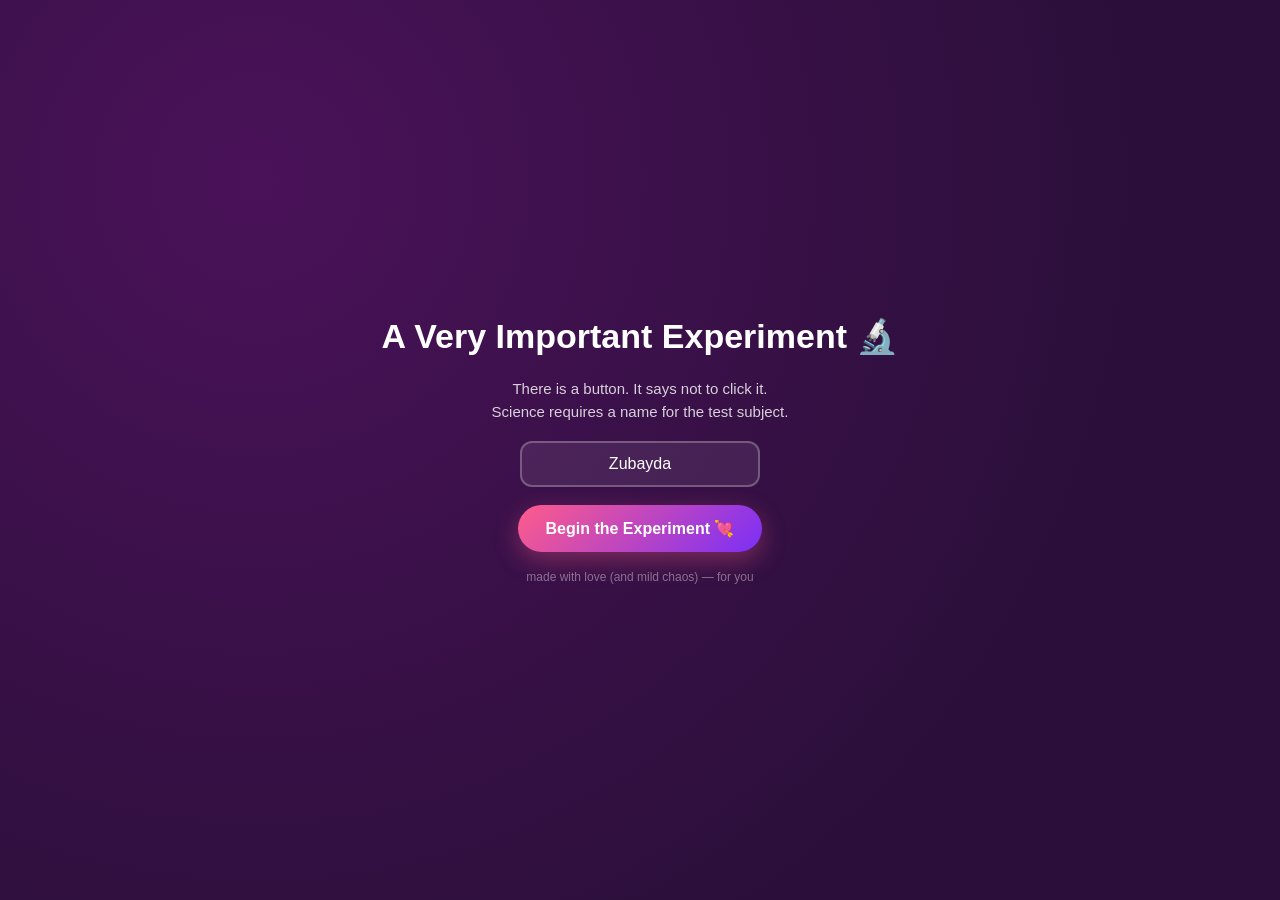
==== commit a547dda6: "Personalize game with pet names and finale message Pre-fills Zubayda's name, sprinkles in a couple o" ====
--- a/index.html
+++ b/index.html
@@ -237,7 +237,7 @@
   <div class="screen active" id="introScreen">
     <h1>A Very Important Experiment 🔬</h1>
     <p class="sub">There is a button. It says not to click it.<br>Science requires a name for the test subject.</p>
-    <input id="nameInput" type="text" placeholder="Her name..." maxlength="20">
+    <input id="nameInput" type="text" placeholder="Her name..." maxlength="20" value="Zubayda">
     <button class="btn-primary" id="startBtn">Begin the Experiment 💘</button>
   </div>
 
@@ -347,8 +347,9 @@
     "The button respects you now, against its will.",
     "It's spinning. It doesn't know what else to do.",
     "Somewhere, a UX designer is crying.",
-    "You are relentless. It's kind of attractive.",
+    "You are relentless, Darling. It's kind of attractive.",
     "The button is filing a complaint.",
+    "Even Bear is impressed, and he's hard to impress.",
     "Almost there. It doesn't know 'there' yet either.",
     "It's teleporting now. Purely out of spite.",
     "You know this button does nothing, right?",
@@ -359,9 +360,9 @@
     if(n === 0) return messages[0];
     if(n-1 < messages.length) return messages[n-1];
     const extras = [
-      "Still going. I admire the dedication.",
+      "Still going. I admire the dedication, Honey.",
       "This button owes its therapist a visit.",
-      "You could be doing literally anything else.",
+      "You could be doing literally anything else, Cutie.",
       "The button is now just vibing sideways.",
       "Almost at greatness. Or nothing. Probably nothing.",
       "Legends say the clicking never stops.",
@@ -525,7 +526,7 @@
 
     finaleTitle.textContent = 'Congratulations, ' + name + ' 🎉';
     finaleStat.textContent = 'Clicks: ' + clicks;
-    finaleNote.textContent = "You have successfully accomplished absolutely nothing. Except, somehow, making me smile just thinking about you doing this. That's the whole game. I love you. 💕";
+    finaleNote.textContent = "You have successfully accomplished absolutely nothing. Except, as usual, making your Bear smile without even trying. Five years in, and you still click every button life hands you, Darling — that's kind of our thing. You the milk, me the chocolate, somehow always better together. So thank you for still being here, Honey, still being my favorite kind of trouble. I love you, Cutie. — Your Beast 🐻💕";
 
     confettiHearts(60);
   }
